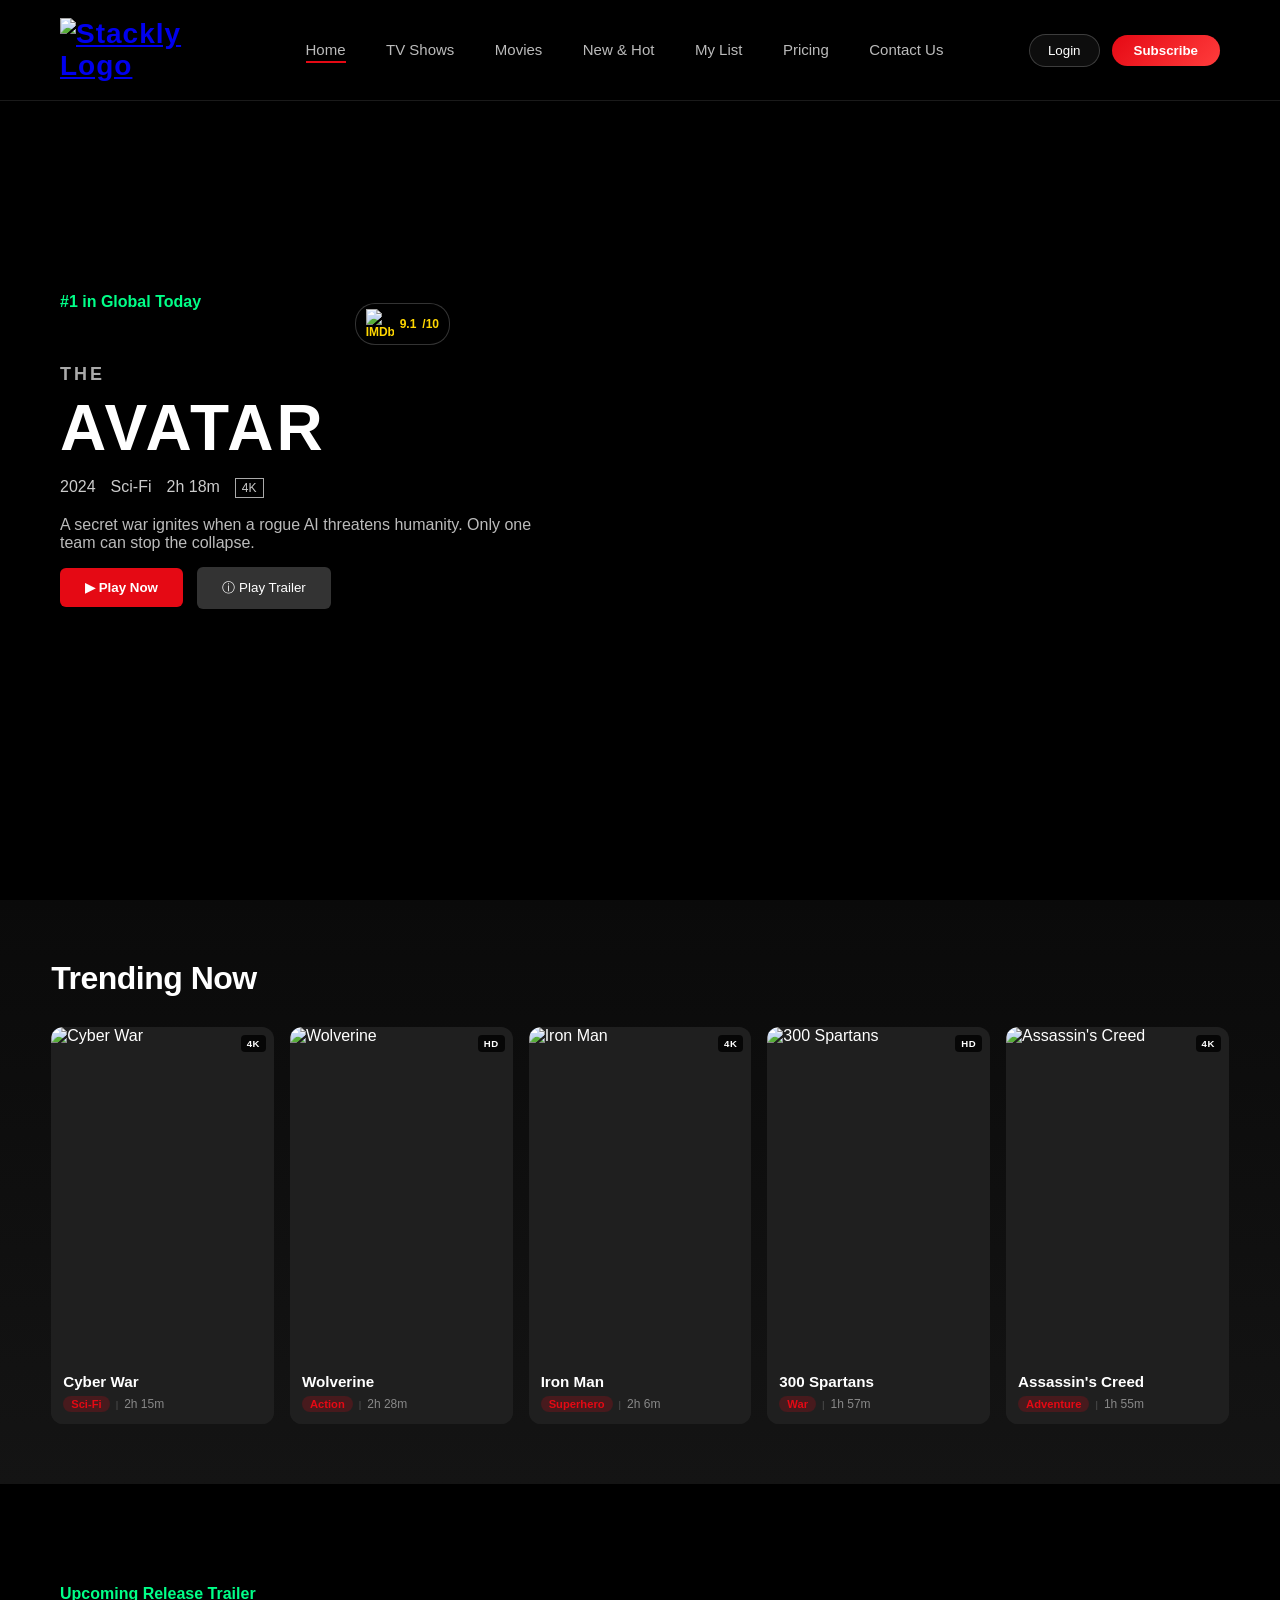
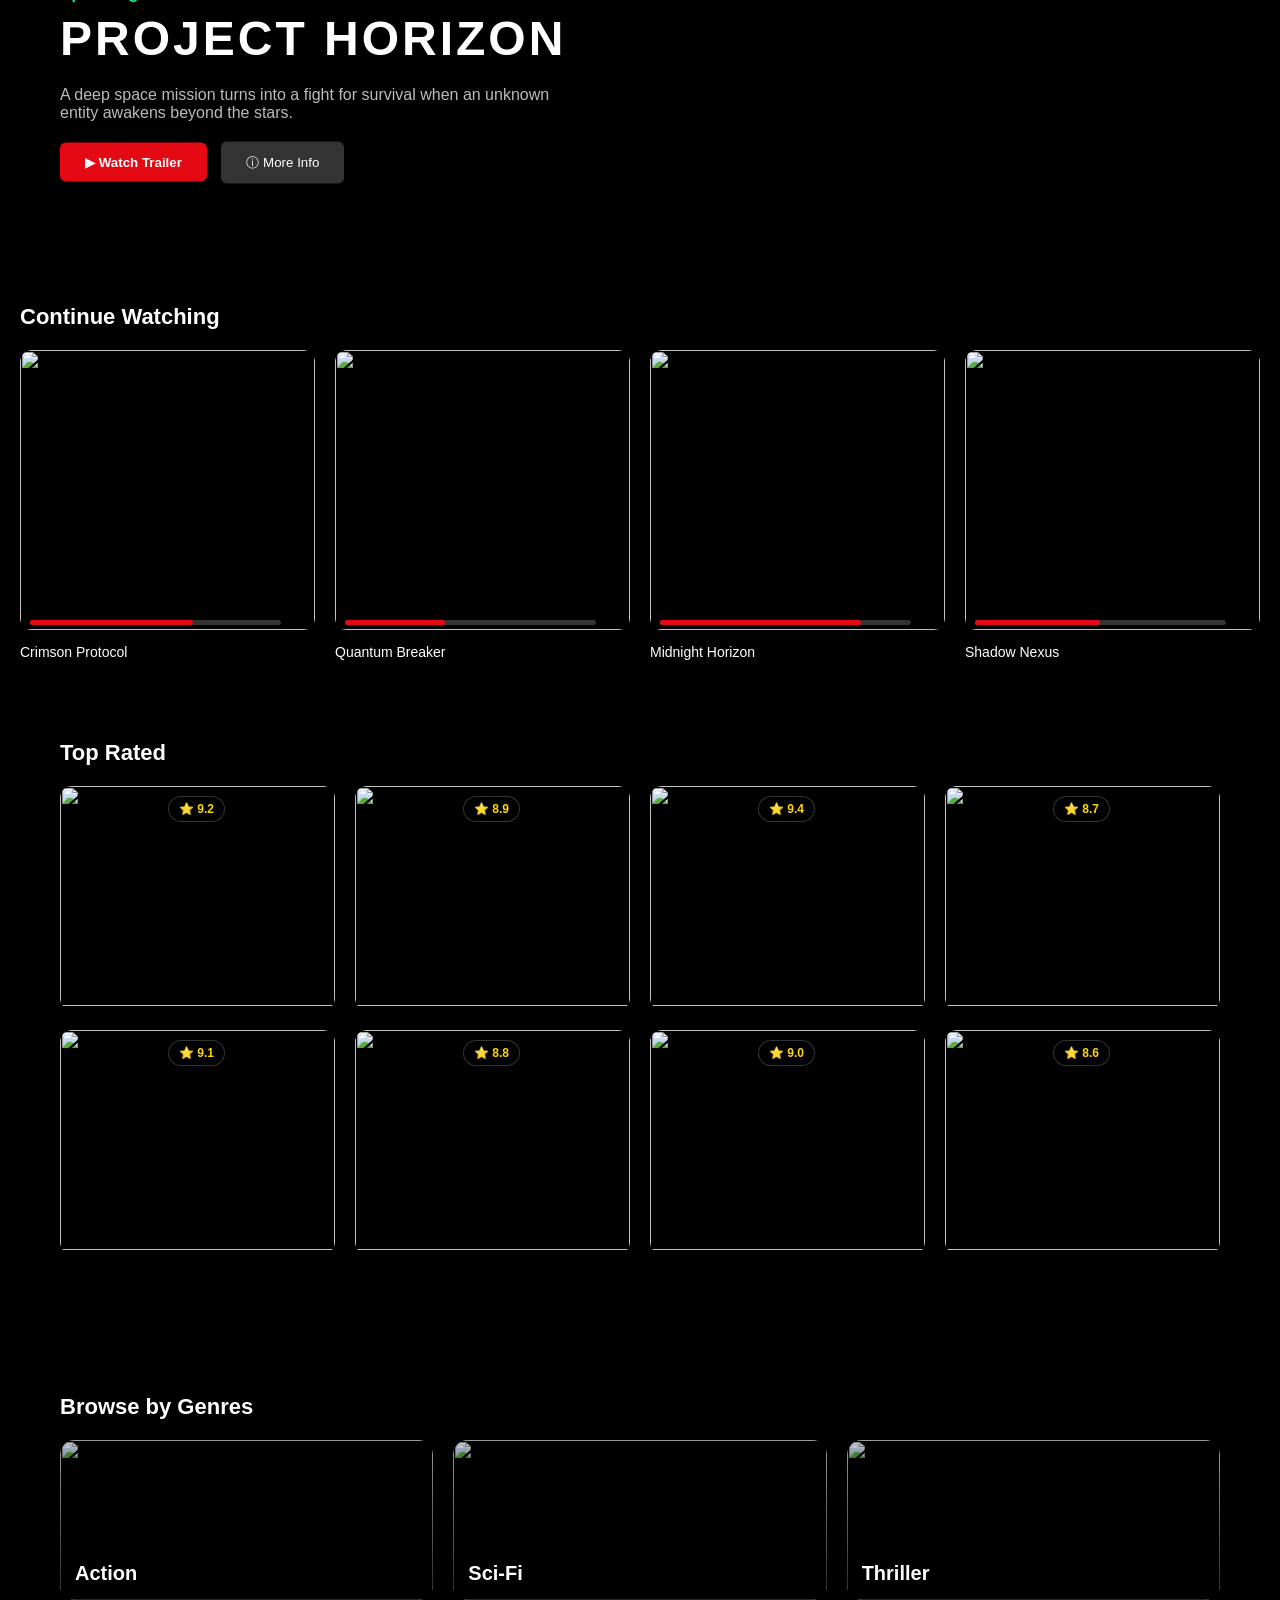
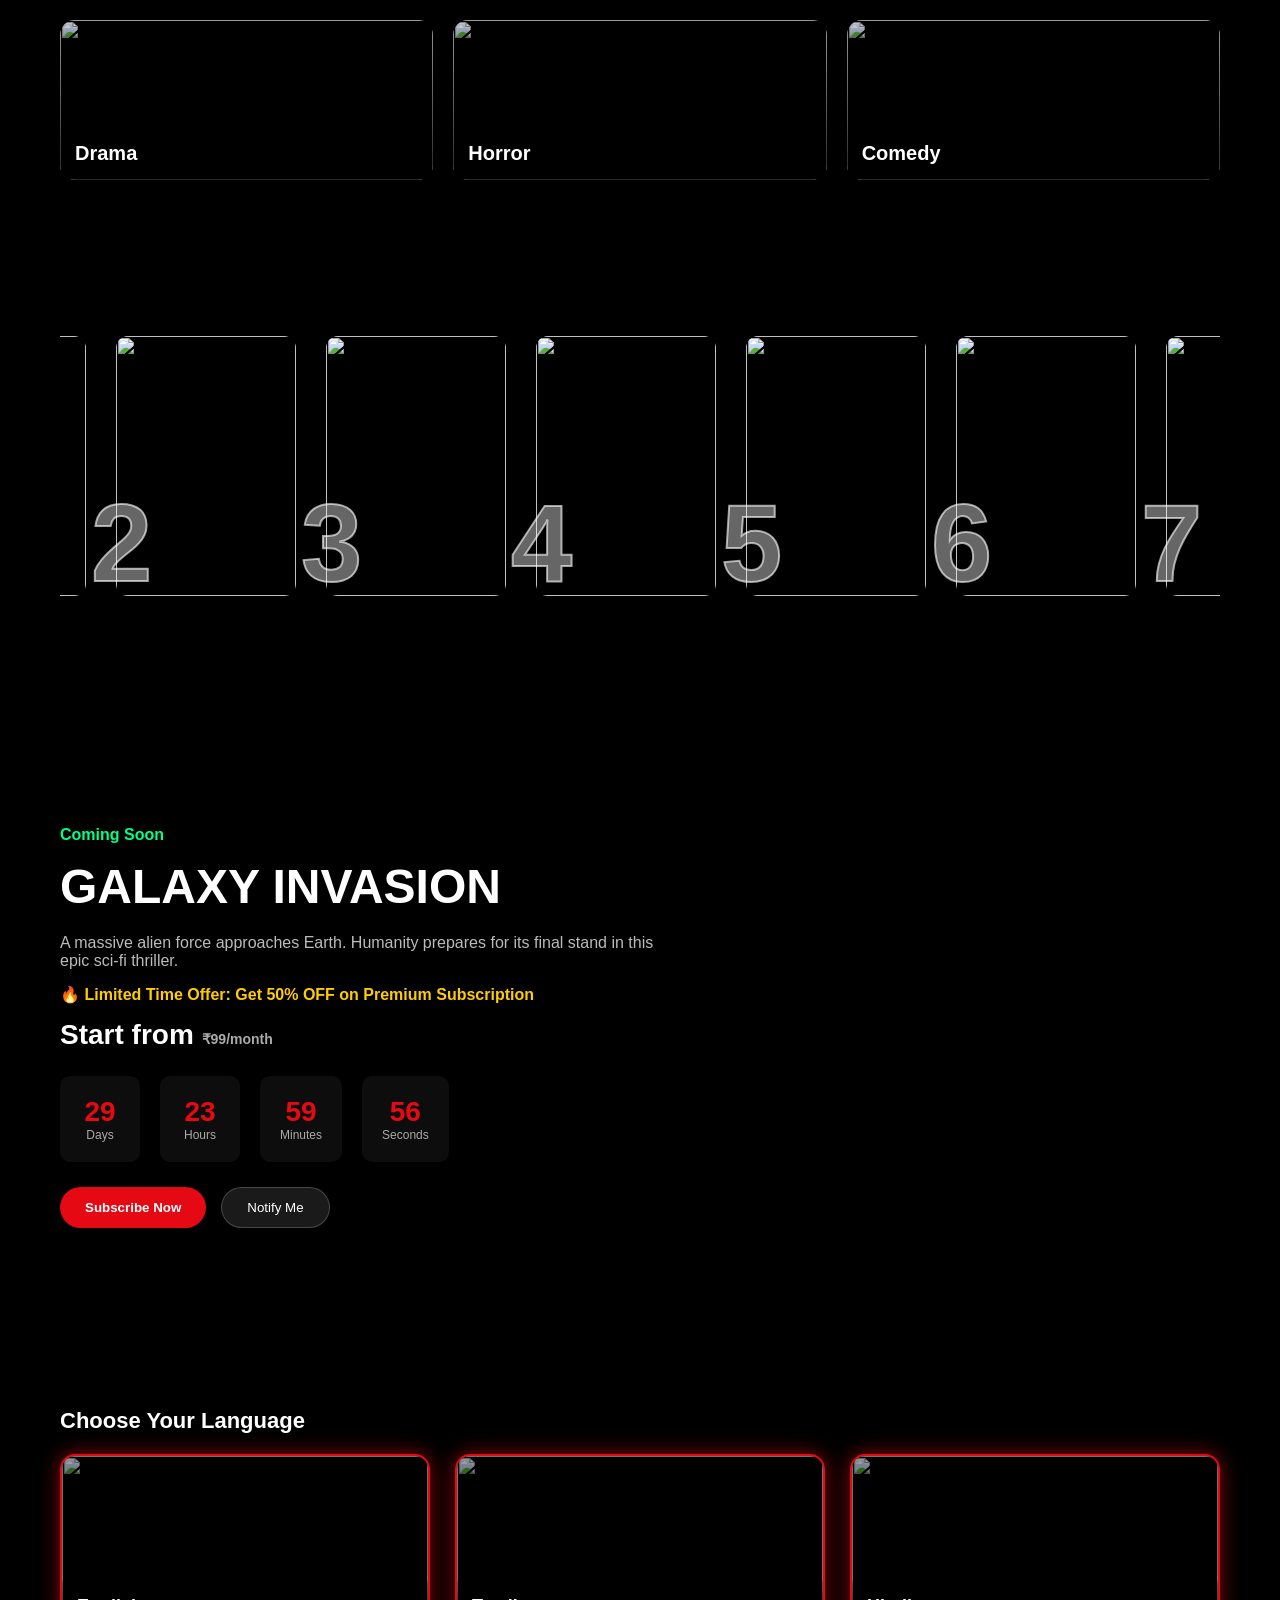
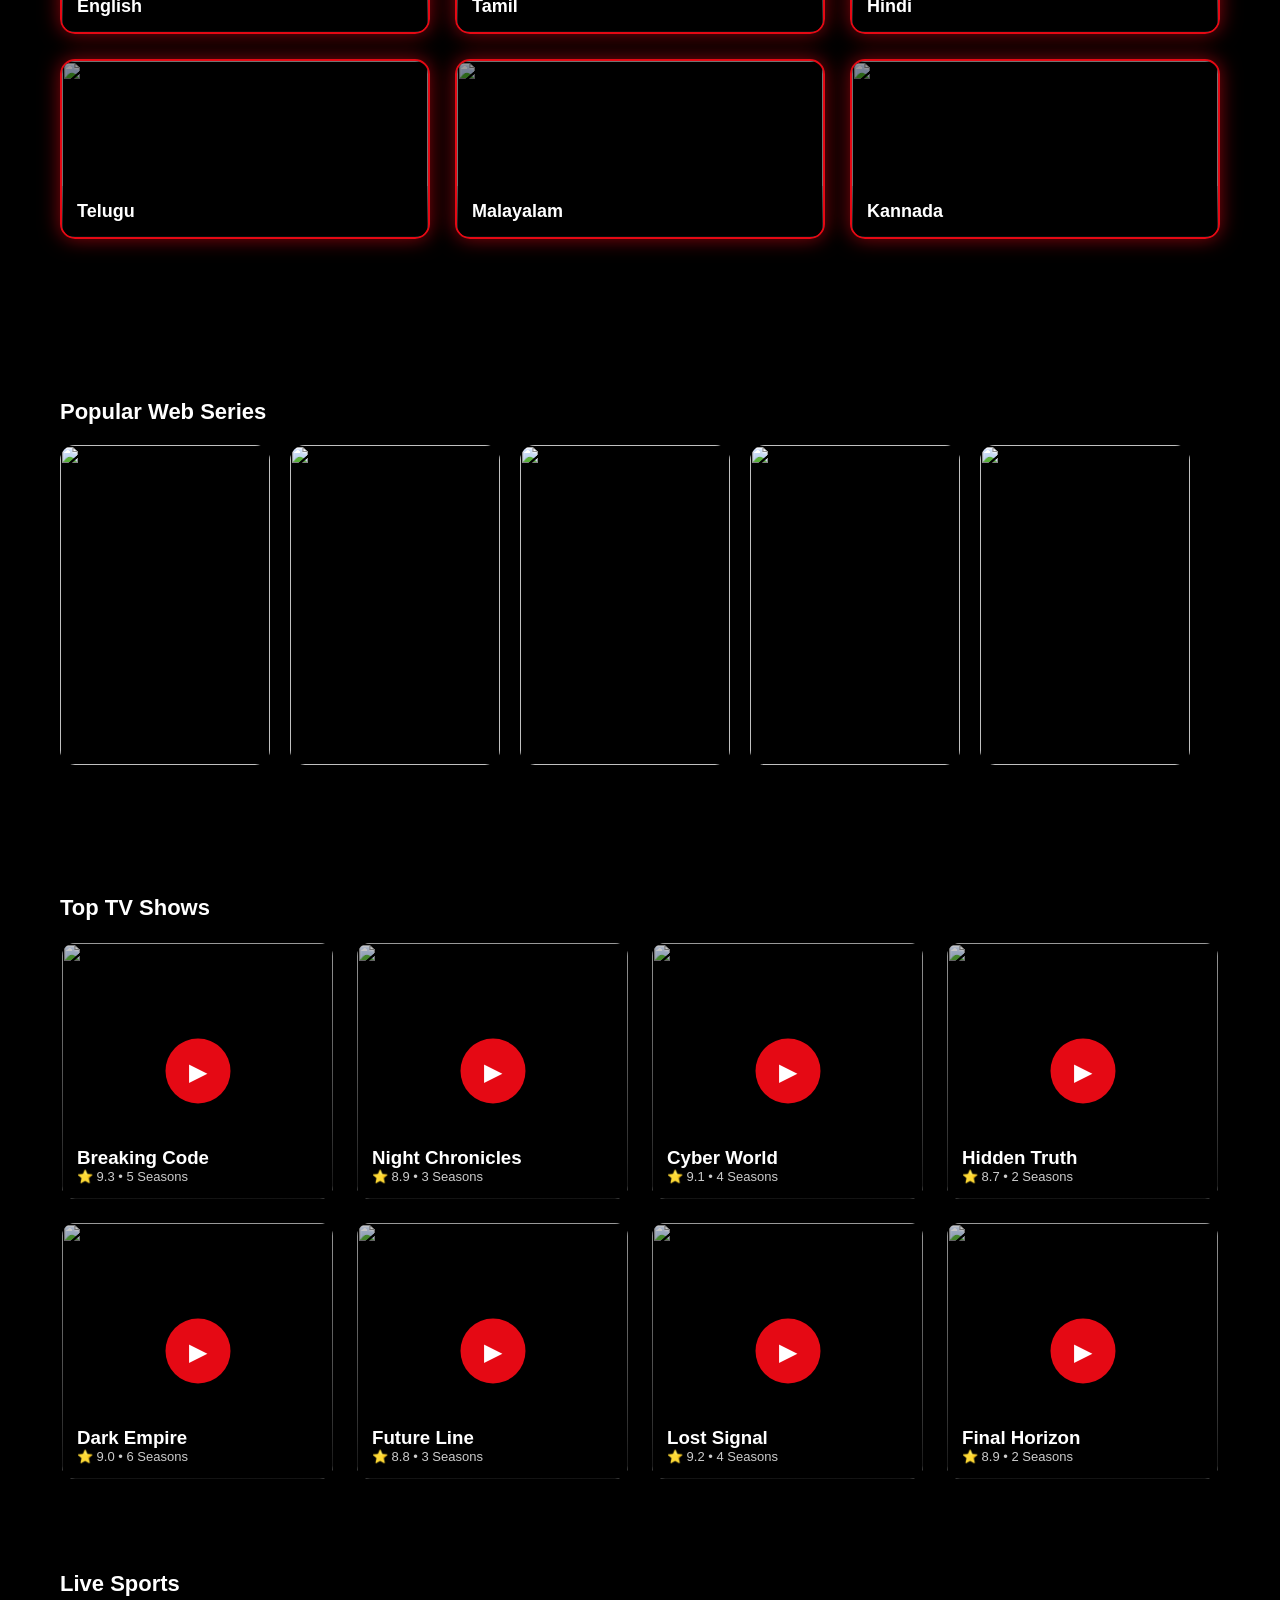
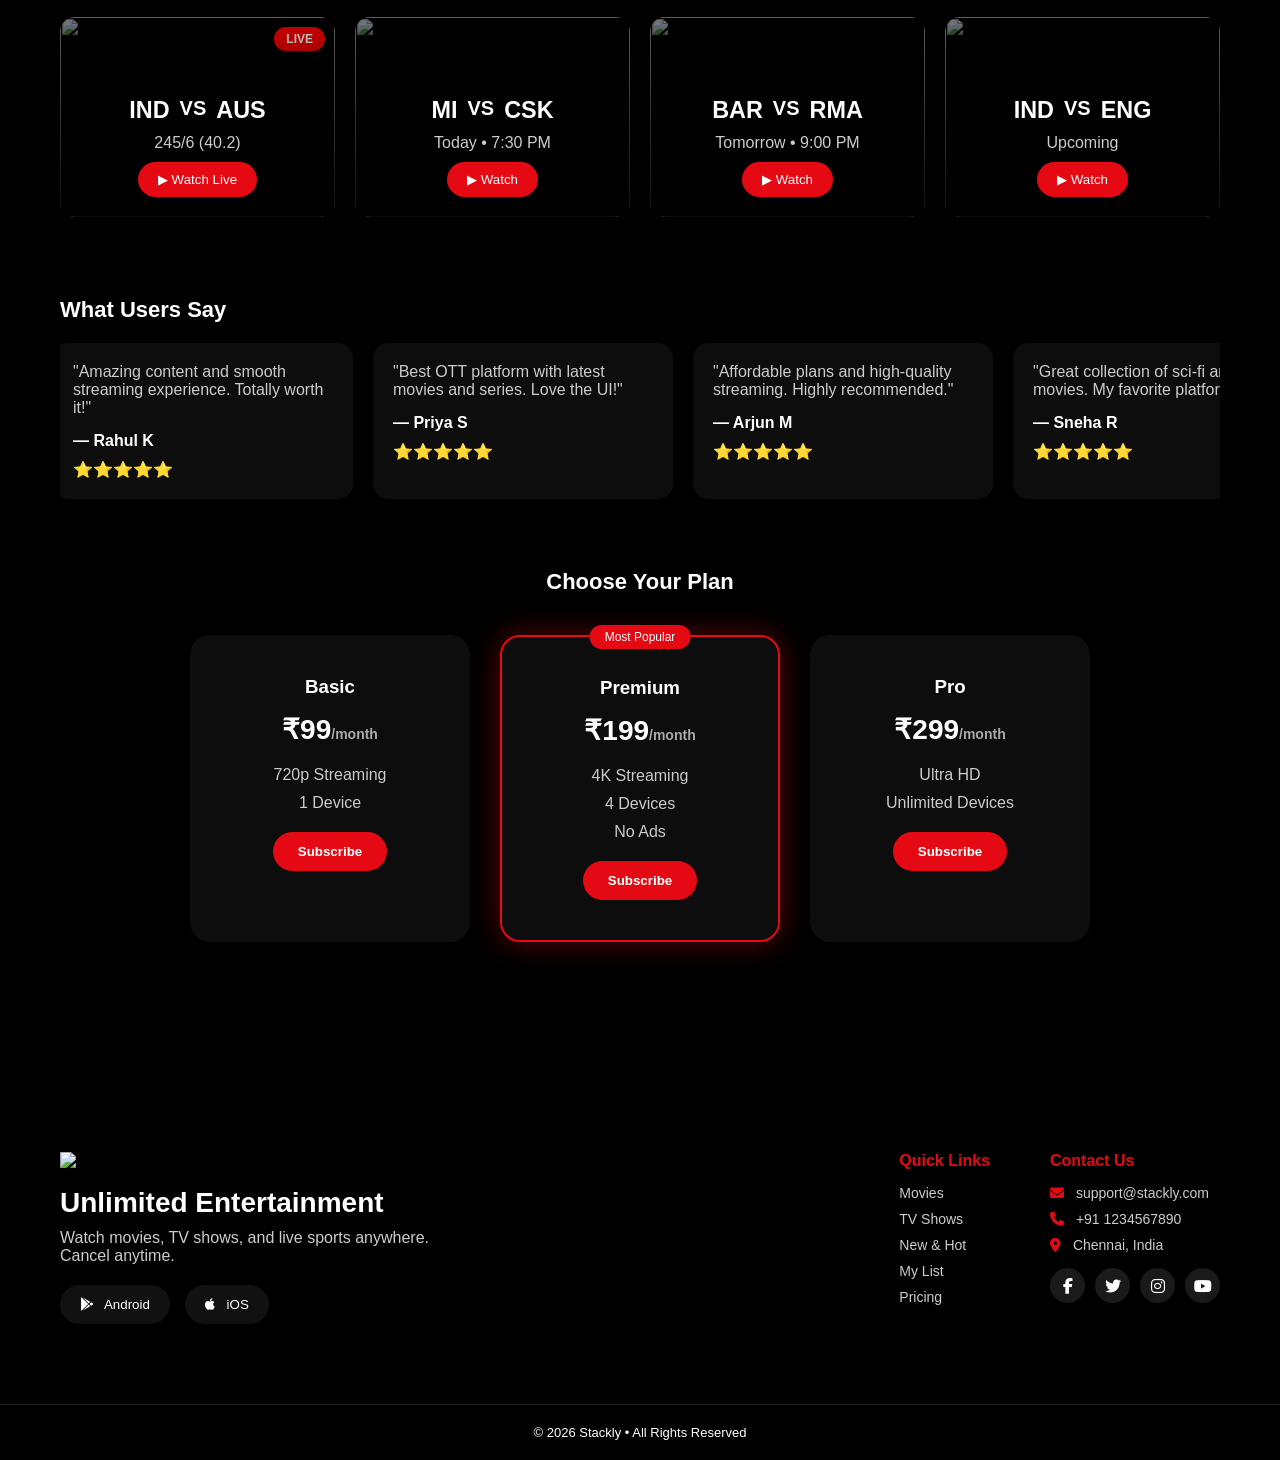
==== index.html @ 81528216 "Add files via upload" ====
<!DOCTYPE html>
<html lang="en">
<head>
<meta charset="UTF-8">
<meta name="viewport" content="width=device-width, initial-scale=1.0">
<title>Stackly OTT</title>
<link rel="stylesheet" href="style.css">
<link rel="stylesheet" href="https://cdnjs.cloudflare.com/ajax/libs/font-awesome/6.5.0/css/all.min.css">
</head>

<body>

<!-- HEADER -->
<header id="header">
<div class="logo">
    <a href="index.html">
        <img src="images/logo.webp" alt="Stackly Logo">
    </a>
</div>
<div class="menu-toggle" id="menuToggle">
    <span></span>
    <span></span>
    <span></span>
</div>

<nav id="navMenu">
    <a href="index.html" class="active">Home</a>
    <a href="tvshows.html">TV Shows</a>
    <a href="movies.html">Movies</a>
    <a href="newhot.html">New & Hot</a>
    <a href="mylist.html">My List</a>
    <a href="pricing.html">Pricing</a>
    <a href="contact.html">Contact Us</a>
</nav>

<div class="auth-buttons" id="authButtons">
    <button class="login" onclick="location.href='login.html'">Login</button>
    <button class="subscribe" onclick="location.href='subscribe.html'">Subscribe</button>
</div>
</header>

<section class="hero">

<div class="slides">

<!-- SLIDE 1 -->
<div class="slide active">
    <div class="bg" style="background-image:url('images/slider1-3.webp')"></div>
    <div class="hero-content">
        <div class="top-info">
    <p class="tag">#1 in Global Today</p>
    <div class="rating">
        <img src="images/imdb.webp" alt="IMDb">
        <span>9.1</span>/10
    </div>
</div>
        <h1 class="title"><span>THE</span><br>AVATAR</h1>
        <div class="meta">
            <span>2024</span><span>Sci-Fi</span><span>2h 18m</span><span class="quality">4K</span>
        </div>
        <p class="desc">
            A secret war ignites when a rogue AI threatens humanity.
            Only one team can stop the collapse.
        </p>
     <div class="buttons">
    <button class="play" onclick="location.href='404.html'">▶ Play Now</button>
    <button class="trailer" onclick="location.href='404.html'">ⓘ Play Trailer</button>
</div>
    </div>
</div>

<!-- SLIDE 2 -->
<div class="slide">
    <div class="bg" style="background-image:url('images/slider2.webp')"></div>
    <div class="hero-content">
        <div class="top-info">
    <p class="tag">#2 Trending Worldwide</p>
    <div class="rating">
        <img src="images/imdb.webp" alt="IMDb">
        <span>8.5</span>/10
    </div>
</div>
        <h1 class="title"><span>THE</span><br>CYBER WAR</h1>
        <div class="meta">
            <span>2023</span><span>Action</span><span>2h 05m</span><span class="quality">HD</span>
        </div>
        <p class="desc">
            A digital battlefield where hackers fight to control the future of humanity.
        </p>
         <div class="buttons">
    <button class="play" onclick="location.href='404.html'">▶ Play Now</button>
    <button class="trailer" onclick="location.href='404.html'">ⓘ Play Trailer</button>
</div>
    </div>
</div>

<!-- SLIDE 3 -->
<div class="slide">
    <div class="bg" style="background-image:url('images/slider3.webp')"></div>
    <div class="hero-content">
        <div class="top-info">
    <p class="tag">#3 Top Sci-Fi Picks</p>

    <div class="rating">
        <img src="images/imdb.webp" alt="IMDb">
        <span>8.6</span>/10
    </div>
</div>
        <h1 class="title"><span>THE</span><br>NEON CITY</h1>
        <div class="meta">
            <span>2024</span><span>Thriller</span><span>1h 58m</span><span class="quality">4K</span>
        </div>
        <p class="desc">
            Beneath the glowing lights, dark secrets unfold in a city that never sleeps.
        </p>
         <div class="buttons">
    <button class="play" onclick="location.href='404.html'">▶ Play Now</button>
    <button class="trailer" onclick="location.href='404.html'">ⓘ Play Trailer</button>
</div>
    </div>
</div>

<!-- SLIDE 4 -->
<div class="slide">
    <div class="bg" style="background-image:url('images/slider4.webp')"></div>
    <div class="hero-content">
        <div class="top-info">
    <p class="tag">#4 Editor's Choice</p>
    <div class="rating">
        <img src="images/imdb.webp" alt="IMDb">
        <span>8.9</span>/10
    </div>
</div>
        <h1 class="title"><span>THE</span><br>LAST CODE</h1>
        <div class="meta">
            <span>2022</span><span>Drama</span><span>2h 10m</span><span class="quality">HD</span>
        </div>
        <p class="desc">
            One final code holds the key to saving the world from total destruction.
        </p>
         <div class="buttons">
    <button class="play" onclick="location.href='404.html'">▶ Play Now</button>
    <button class="trailer" onclick="location.href='404.html'">ⓘ Play Trailer</button>
</div>
    </div>
</div>

<!-- SLIDE 5 -->
<div class="slide">
    <div class="bg" style="background-image:url('Images/slider5.webp')"></div>
    <div class="hero-content">
        <div class="top-info">
    <p class="tag">#5 Most Watched</p>
    <div class="rating">
        <img src="images/imdb.webp" alt="IMDb">
        <span>9.0</span>/10
    </div>
</div>
        <h1 class="title"><span>THE</span><br>SHADOW OPS</h1>
        <div class="meta">
            <span>2024</span><span>Action</span><span>2h 22m</span><span class="quality">4K</span>
        </div>
        <p class="desc">
            A covert team operates in the shadows to stop a global conspiracy.
        </p>
         <div class="buttons">
    <button class="play" onclick="location.href='404.html'">▶ Play Now</button>
    <button class="trailer" onclick="location.href='404.html'">ⓘ Play Trailer</button>
</div>
    </div>
</div>

</div>

</section>


<section class="trending-section">

    <h2 class="section-heading animate">Trending Now</h2>

    <div class="content-grid">

        <!-- Card 1: Cyber War -->
        <article class="media-item animate">
            <a href="404.html" class="item-wrapper">
                <div class="visual-container">
                    <img src="images/trending1.webp" alt="Cyber War" class="backdrop-img">
                    <div class="gradient-shield"></div>
                    <div class="action-circle">
                        <svg class="play-icon" viewBox="0 0 24 24" fill="currentColor">
                            <path d="M8 5v14l11-7z"/>
                        </svg>
                    </div>
                    <div class="badge-rating">4K</div>
                </div>
                <div class="details-layer">
                    <h3 class="content-name">Cyber War</h3>
                    <div class="specs-row">
                        <span class="tag-pill">Sci-Fi</span>
                        <span class="separator">|</span>
                        <span class="time-stamp">2h 15m</span>
                    </div>
                </div>
            </a>
        </article>

        <!-- Card 2: Wolverine -->
        <article class="media-item animate">
            <a href="404.html" class="item-wrapper">
                <div class="visual-container">
                    <img src="images/trending2.webp" alt="Wolverine" class="backdrop-img">
                    <div class="gradient-shield"></div>
                    <div class="action-circle">
                        <svg class="play-icon" viewBox="0 0 24 24" fill="currentColor">
                            <path d="M8 5v14l11-7z"/>
                        </svg>
                    </div>
                    <div class="badge-rating">HD</div>
                </div>
                <div class="details-layer">
                    <h3 class="content-name">Wolverine</h3>
                    <div class="specs-row">
                        <span class="tag-pill">Action</span>
                        <span class="separator">|</span>
                        <span class="time-stamp">2h 28m</span>
                    </div>
                </div>
            </a>
        </article>

        <!-- Card 3: Iron Man -->
        <article class="media-item animate">
            <a href="404.html" class="item-wrapper">
                <div class="visual-container">
                    <img src="images/trending3.webp" alt="Iron Man" class="backdrop-img">
                    <div class="gradient-shield"></div>
                    <div class="action-circle">
                        <svg class="play-icon" viewBox="0 0 24 24" fill="currentColor">
                            <path d="M8 5v14l11-7z"/>
                        </svg>
                    </div>
                    <div class="badge-rating">4K</div>
                </div>
                <div class="details-layer">
                    <h3 class="content-name">Iron Man</h3>
                    <div class="specs-row">
                        <span class="tag-pill">Superhero</span>
                        <span class="separator">|</span>
                        <span class="time-stamp">2h 6m</span>
                    </div>
                </div>
            </a>
        </article>

        <!-- Card 4: 300 Spartans -->
        <article class="media-item animate">
            <a href="404.html" class="item-wrapper">
                <div class="visual-container">
                    <img src="images/trending4.webp" alt="300 Spartans" class="backdrop-img">
                    <div class="gradient-shield"></div>
                    <div class="action-circle">
                        <svg class="play-icon" viewBox="0 0 24 24" fill="currentColor">
                            <path d="M8 5v14l11-7z"/>
                        </svg>
                    </div>
                    <div class="badge-rating">HD</div>
                </div>
                <div class="details-layer">
                    <h3 class="content-name">300 Spartans</h3>
                    <div class="specs-row">
                        <span class="tag-pill">War</span>
                        <span class="separator">|</span>
                        <span class="time-stamp">1h 57m</span>
                    </div>
                </div>
            </a>
        </article>

        <!-- Card 5: Assassin's Creed -->
        <article class="media-item animate">
            <a href="404.html" class="item-wrapper">
                <div class="visual-container">
                    <img src="images/trending5.webp" alt="Assassin's Creed" class="backdrop-img">
                    <div class="gradient-shield"></div>
                    <div class="action-circle">
                        <svg class="play-icon" viewBox="0 0 24 24" fill="currentColor">
                            <path d="M8 5v14l11-7z"/>
                        </svg>
                    </div>
                    <div class="badge-rating">4K</div>
                </div>
                <div class="details-layer">
                    <h3 class="content-name">Assassin's Creed</h3>
                    <div class="specs-row">
                        <span class="tag-pill">Adventure</span>
                        <span class="separator">|</span>
                        <span class="time-stamp">1h 55m</span>
                    </div>
                </div>
            </a>
        </article>

    </div>
</section>

<section class="upcoming-trailer">

    <!-- VIDEO -->
    <video autoplay muted loop playsinline class="bg-video">
        <source src="video/trailer.mp4" type="video/mp4">
    </video>

    <!-- DARK OVERLAY -->
    <div class="video-overlay"></div>

    <!-- CONTENT -->
    <div class="trailer-content">

        <span class="tag">Upcoming Release Trailer</span>

        <h2 class="title">PROJECT HORIZON</h2>

        <p class="desc">
            A deep space mission turns into a fight for survival when an unknown
            entity awakens beyond the stars.
        </p>

        <div class="buttons">
    <button class="play" onclick="location.href='404.html'">▶ Watch Trailer</button>
    <button class="trailer" onclick="location.href='404.html'">ⓘ More Info</button>
</div>

    </div>

</section>


<section class="continue">

    <h2 class="section-title animate">Continue Watching</h2>

<div class="continue-row">

    <a href="404.html">
        <div class="continue-card animate">
            <img src="images/continue1.webp">
            <div class="overlay"><span>▶</span></div>
            <div class="progress-bar"><div class="progress" style="width:65%"></div></div>
            <p>Crimson Protocol</p>
        </div>
    </a>

    <a href="404.html">
        <div class="continue-card animate">
            <img src="images/continue2.webp">
            <div class="overlay"><span>▶</span></div>
            <div class="progress-bar"><div class="progress" style="width:40%"></div></div>
            <p>Quantum Breaker</p>
        </div>
    </a>

    <a href="404.html">
        <div class="continue-card animate">
            <img src="images/continue3.webp">
            <div class="overlay"><span>▶</span></div>
            <div class="progress-bar"><div class="progress" style="width:80%"></div></div>
            <p>Midnight Horizon</p>
        </div>
    </a>

    <a href="404.html">
        <div class="continue-card animate">
            <img src="images/continue4.webp">
            <div class="overlay"><span>▶</span></div>
            <div class="progress-bar"><div class="progress" style="width:50%"></div></div>
            <p>Shadow Nexus</p>
        </div>
    </a>

</div>

</section>


<section class="top-rated">

    <h2 class="section-title animate">Top Rated</h2>

    <div class="top-grid">

        <!-- CARD 1 -->
        <a href="404.html">
            <div class="top-card animate">
                <img src="images/rate1.webp">
                <div class="rating">⭐ 9.2</div>
                <div class="overlay1">
                    <div class="play-btn1">▶</div>
                    <h3>Crimson Protocol</h3>
                    <p class="watch-text">Watch Now</p>
                </div>
            </div>
        </a>

        <!-- CARD 2 -->
        <a href="404.html">
            <div class="top-card animate">
                <img src="images/rate2.webp">
                <div class="rating">⭐ 8.9</div>
                <div class="overlay1">
                    <div class="play-btn1">▶</div>
                    <h3>Quantum Breaker</h3>
                    <p class="watch-text">Watch Now</p>
                </div>
            </div>
        </a>

        <!-- CARD 3 -->
        <a href="404.html">
            <div class="top-card animate">
                <img src="images/rate3.webp">
                <div class="rating">⭐ 9.4</div>
                <div class="overlay1">
                    <div class="play-btn1">▶</div>
                    <h3>Neon Rebellion</h3>
                    <p class="watch-text">Watch Now</p>
                </div>
            </div>
        </a>

        <!-- CARD 4 -->
        <a href="404.html">
            <div class="top-card animate">
                <img src="images/rate4.webp">
                <div class="rating">⭐ 8.7</div>
                <div class="overlay1">
                    <div class="play-btn1">▶</div>
                    <h3>Shadow Nexus</h3>
                    <p class="watch-text">Watch Now</p>
                </div>
            </div>
        </a>

        <!-- CARD 5 -->
        <a href="404.html">
            <div class="top-card animate">
                <img src="images/rate5.webp">
                <div class="rating">⭐ 9.1</div>
                <div class="overlay1">
                    <div class="play-btn1">▶</div>
                    <h3>Midnight Horizon</h3>
                    <p class="watch-text">Watch Now</p>
                </div>
            </div>
        </a>

        <!-- CARD 6 -->
        <a href="404.html">
            <div class="top-card animate">
                <img src="images/rate6.webp">
                <div class="rating">⭐ 8.8</div>
                <div class="overlay1">
                    <div class="play-btn1">▶</div>
                    <h3>Dark Signal</h3>
                    <p class="watch-text">Watch Now</p>
                </div>
            </div>
        </a>

        <!-- CARD 7 -->
        <a href="404.html">
            <div class="top-card animate">
                <img src="images/rate7.webp">
                <div class="rating">⭐ 9.0</div>
                <div class="overlay1">
                    <div class="play-btn1">▶</div>
                    <h3>Infinity Code</h3>
                    <p class="watch-text">Watch Now</p>
                </div>
            </div>
        </a>

        <!-- CARD 8 -->
        <a href="404.html">
            <div class="top-card animate">
                <img src="images/rate8.webp">
                <div class="rating">⭐ 8.6</div>
                <div class="overlay1">
                    <div class="play-btn1">▶</div>
                    <h3>Phantom Grid</h3>
                    <p class="watch-text">Watch Now</p>
                </div>
            </div>
        </a>

    </div>

</section>

<section class="genres">

    <h2 class="section-title animate">Browse by Genres</h2>

    <div class="genre-grid">

        <a href="404.html">
            <div class="genre-card animate">
                <img src="images/genre1.webp">
                <h3>Action</h3>
            </div>
        </a>

        <a href="404.html">
            <div class="genre-card animate">
                <img src="images/genre2.webp">
                <h3>Sci-Fi</h3>
            </div>
        </a>

        <a href="404.html">
            <div class="genre-card animate">
                <img src="images/genre3.webp">
                <h3>Thriller</h3>
            </div>
        </a>

        <a href="404.html">
            <div class="genre-card animate">
                <img src="images/genre4.webp">
                <h3>Drama</h3>
            </div>
        </a>

        <a href="404.html">
            <div class="genre-card animate">
                <img src="images/genre5.webp">
                <h3>Horror</h3>
            </div>
        </a>

        <a href="404.html">
            <div class="genre-card animate">
                <img src="images/genre6.webp">
                <h3>Comedy</h3>
            </div>
        </a>

    </div>

</section>


<section class="top10">

    <h2 class="section-title animate">Top 10 Ranking</h2>

    <div class="top10-row animate">

        <a href="404.html">
            <div class="top10-card">
                <span class="rank">1</span>
                <img src="images/top1.webp">
            </div>
        </a>

        <a href="404.html">
            <div class="top10-card">
                <span class="rank">2</span>
                <img src="images/top2.webp">
            </div>
        </a>

        <a href="404.html">
            <div class="top10-card">
                <span class="rank">3</span>
                <img src="images/top3.webp">
            </div>
        </a>

        <a href="404.html">
            <div class="top10-card">
                <span class="rank">4</span>
                <img src="images/top4.webp">
            </div>
        </a>

        <a href="404.html">
            <div class="top10-card">
                <span class="rank">5</span>
                <img src="images/top5.webp">
            </div>
        </a>

        <a href="404.html">
            <div class="top10-card">
                <span class="rank">6</span>
                <img src="images/top6.webp">
            </div>
        </a>

        <a href="404.html">
            <div class="top10-card">
                <span class="rank">7</span>
                <img src="images/top7.webp">
            </div>
        </a>

        <a href="404.html">
            <div class="top10-card">
                <span class="rank">8</span>
                <img src="images/top8.webp">
            </div>
        </a>

        <a href="404.html">
            <div class="top10-card">
                <span class="rank">9</span>
                <img src="images/top9.webp">
            </div>
        </a>

        <a href="404.html">
            <div class="top10-card">
                <span class="rank">10</span>
                <img src="images/top10.webp">
            </div>
        </a>

    </div>

</section>

<section class="countdown-section">

   <div class="countdown-content animate">

    <span class="tag">Coming Soon</span>

    <h2>GALAXY INVASION</h2>

    <p class="desc">
        A massive alien force approaches Earth. Humanity prepares for its
        final stand in this epic sci-fi thriller.
    </p>

    <p class="offer">
        🔥 Limited Time Offer: Get <strong>50% OFF</strong> on Premium Subscription
    </p>

    <p class="price">
        Start from <span>₹99/month</span>
    </p>

    <!-- TIMER -->
    <div class="countdown">

        <div class="time-box">
            <span id="days">00</span>
            <p>Days</p>
        </div>

        <div class="time-box">
            <span id="hours">00</span>
            <p>Hours</p>
        </div>

        <div class="time-box">
            <span id="minutes">00</span>
            <p>Minutes</p>
        </div>

        <div class="time-box">
            <span id="seconds">00</span>
            <p>Seconds</p>
        </div>

    </div>

    <!-- 🎬 BUTTONS -->
<div class="countdown-buttons">
    <button class="subscribe-btn" onclick="location.href='404.html'">Subscribe Now</button>
    <button class="notify-btn" onclick="location.href='404.html'">Notify Me</button>
</div>
</div>

</section>

<section class="languages">

    <h2 class="section-title animate">Choose Your Language</h2>

    <div class="language-grid">

        <a href="404.html">
            <div class="lang-card active animate">
                <img src="images/hollywood.webp">
                <div class="overlay2">English</div>
            </div>
        </a>

        <a href="404.html">
            <div class="lang-card active animate">
                <img src="images/tamil.webp">
                <div class="overlay2">Tamil</div>
            </div>
        </a>

        <a href="404.html">
            <div class="lang-card active animate">
                <img src="images/hindi.webp">
                <div class="overlay2">Hindi</div>
            </div>
        </a>

        <a href="404.html">
            <div class="lang-card active animate">
                <img src="images/telugu.webp">
                <div class="overlay2">Telugu</div>
            </div>
        </a>

        <a href="404.html">
            <div class="lang-card active animate">
                <img src="images/malayalam.webp">
                <div class="overlay2">Malayalam</div>
            </div>
        </a>

        <a href="404.html">
            <div class="lang-card active animate">
                <img src="images/kannada.webp">
                <div class="overlay2">Kannada</div>
            </div>
        </a>

    </div>

</section>

<section class="web-series">

    <h2 class="section-title animate">Popular Web Series</h2>

    <div class="series-row">

        <a href="404.html">
            <div class="series-card animate">
                <img src="images/series1.webp">
                <div class="overlay3">
                    <div class="play-btn3">▶</div>
                    <h3>Dark Universe</h3>
                    <p>3 Seasons</p>
                </div>
            </div>
        </a>

        <a href="404.html">
            <div class="series-card animate">
                <img src="images/series2.webp">
                <div class="overlay3">
                    <div class="play-btn3">▶</div>
                    <h3>Cyber Crime</h3>
                    <p>2 Seasons</p>
                </div>
            </div>
        </a>

        <a href="404.html">
            <div class="series-card animate">
                <img src="images/series3.webp">
                <div class="overlay3">
                    <div class="play-btn3">▶</div>
                    <h3>Neon Nights</h3>
                    <p>4 Seasons</p>
                </div>
            </div>
        </a>

        <a href="404.html">
            <div class="series-card animate">
                <img src="images/series4.webp">
                <div class="overlay3">
                    <div class="play-btn3">▶</div>
                    <h3>Shadow Files</h3>
                    <p>1 Season</p>
                </div>
            </div>
        </a>

        <a href="404.html">
            <div class="series-card animate">
                <img src="images/series5.webp">
                <div class="overlay3">
                    <div class="play-btn3">▶</div>
                    <h3>Quantum Zone</h3>
                    <p>3 Seasons</p>
                </div>
            </div>
        </a>

    </div>

</section>


<section class="tv-shows">

    <h2 class="section-title animate">Top TV Shows</h2>

    <div class="tv-grid">

        <a href="404.html">
            <div class="tv-card animate">
                <img src="images/tv1.webp">
                <div class="overlay4">
                    <div class="play-btn4">▶</div>
                    <h3>Breaking Code</h3>
                    <p>⭐ 9.3 • 5 Seasons</p>
                </div>
            </div>
        </a>

        <a href="404.html">
            <div class="tv-card animate">
                <img src="images/tv2.webp">
                <div class="overlay4">
                    <div class="play-btn4">▶</div>
                    <h3>Night Chronicles</h3>
                    <p>⭐ 8.9 • 3 Seasons</p>
                </div>
            </div>
        </a>

        <a href="404.html">
            <div class="tv-card animate">
                <img src="images/tv3.webp">
                <div class="overlay4">
                    <div class="play-btn4">▶</div>
                    <h3>Cyber World</h3>
                    <p>⭐ 9.1 • 4 Seasons</p>
                </div>
            </div>
        </a>

        <a href="404.html">
            <div class="tv-card animate">
                <img src="images/tv4.webp">
                <div class="overlay4">
                    <div class="play-btn4">▶</div>
                    <h3>Hidden Truth</h3>
                    <p>⭐ 8.7 • 2 Seasons</p>
                </div>
            </div>
        </a>

        <a href="404.html">
            <div class="tv-card animate">
                <img src="images/tv5.webp">
                <div class="overlay4">
                    <div class="play-btn4">▶</div>
                    <h3>Dark Empire</h3>
                    <p>⭐ 9.0 • 6 Seasons</p>
                </div>
            </div>
        </a>

        <a href="404.html">
            <div class="tv-card animate">
                <img src="images/tv6.webp">
                <div class="overlay4">
                    <div class="play-btn4">▶</div>
                    <h3>Future Line</h3>
                    <p>⭐ 8.8 • 3 Seasons</p>
                </div>
            </div>
        </a>

        <a href="404.html">
            <div class="tv-card animate">
                <img src="images/tv7.webp">
                <div class="overlay4">
                    <div class="play-btn4">▶</div>
                    <h3>Lost Signal</h3>
                    <p>⭐ 9.2 • 4 Seasons</p>
                </div>
            </div>
        </a>

        <a href="404.html">
            <div class="tv-card animate">
                <img src="images/tv8.webp">
                <div class="overlay4">
                    <div class="play-btn4">▶</div>
                    <h3>Final Horizon</h3>
                    <p>⭐ 8.9 • 2 Seasons</p>
                </div>
            </div>
        </a>

    </div>

</section>

<section class="sports">

    <h2 class="section-title animate">Live Sports</h2>

    <div class="sports-grid">

        <!-- CARD -->
        <div class="sport-card live animate">
            <img src="images/match1.webp">

            <span class="live-badge">LIVE</span>

            <div class="overlay5">
                <div class="teams">
                    <h3>IND</h3>
                    <span>VS</span>
                    <h3>AUS</h3>
                </div>

                <p class="score">245/6 (40.2)</p>

                <button class="watch-btn" onclick="location.href='404.html'">▶ Watch Live</button>
            </div>
        </div>

        <div class="sport-card animate">
            <img src="images/match2.webp">

            <div class="overlay5">
                <div class="teams">
                    <h3>MI</h3>
                    <span>VS</span>
                    <h3>CSK</h3>
                </div>

                <p class="score">Today • 7:30 PM</p>

                <button class="watch-btn" onclick="location.href='404.html'">▶ Watch</button>
            </div>
        </div>

        <div class="sport-card animate">
            <img src="images/match3.webp">

            <div class="overlay5">
                <div class="teams">
                    <h3>BAR</h3>
                    <span>VS</span>
                    <h3>RMA</h3>
                </div>

                <p class="score">Tomorrow • 9:00 PM</p>

                <button class="watch-btn" onclick="location.href='404.html'">▶ Watch</button>
            </div>
        </div>

        <div class="sport-card animate">
            <img src="images/match4.webp">

            <div class="overlay5">
                <div class="teams">
                    <h3>IND</h3>
                    <span>VS</span>
                    <h3>ENG</h3>
                </div>

                <p class="score">Upcoming</p>

                <button class="watch-btn" onclick="location.href='404.html'">▶ Watch</button>
            </div>
        </div>

    </div>

</section>

<section class="testimonials">

    <h2 class="section-title animate">What Users Say</h2>

    <div class="testimonial-container animate">

        <div class="testimonial-card">
            <p>"Amazing content and smooth streaming experience. Totally worth it!"</p>
            <h4>— Rahul K</h4>
            <div class="stars">⭐⭐⭐⭐⭐</div>
        </div>

        <div class="testimonial-card">
            <p>"Best OTT platform with latest movies and series. Love the UI!"</p>
            <h4>— Priya S</h4>
            <div class="stars">⭐⭐⭐⭐⭐</div>
        </div>

        <div class="testimonial-card">
            <p>"Affordable plans and high-quality streaming. Highly recommended."</p>
            <h4>— Arjun M</h4>
            <div class="stars">⭐⭐⭐⭐⭐</div>
        </div>

        <div class="testimonial-card">
            <p>"Great collection of sci-fi and action movies. My favorite platform!"</p>
            <h4>— Sneha R</h4>
            <div class="stars">⭐⭐⭐⭐⭐</div>
        </div>

    </div>

</section>


<section class="pricing">

    <h2 class="section-title animate">Choose Your Plan</h2>

    <div class="pricing-grid">

        <!-- BASIC -->
        <div class="plan animate">
            <h3>Basic</h3>
            <p class="price">₹99<span>/month</span></p>

            <ul>
                <li>720p Streaming</li>
                <li>1 Device</li>
            </ul>

            <button class="btn" onclick="location.href='404.html'">Subscribe</button>
        </div>

        <!-- PREMIUM (HIGHLIGHT) -->
        <div class="plan premium animate">
            <div class="badge">Most Popular</div>

            <h3>Premium</h3>
            <p class="price">₹199<span>/month</span></p>

            <ul>
                <li>4K Streaming</li>
                <li>4 Devices</li>
                <li>No Ads</li>
            </ul>

            <button class="btn" onclick="location.href='404.html'">Subscribe</button>
        </div>

        <!-- PRO -->
        <div class="plan animate">
            <h3>Pro</h3>
            <p class="price">₹299<span>/month</span></p>

            <ul>
                <li>Ultra HD</li>
                <li>Unlimited Devices</li>
            </ul>

            <button class="btn" onclick="location.href='404.html'">Subscribe</button>
        </div>

    </div>

</section>


<footer class="ott-footer">

    <!-- BACKGROUND IMAGE -->
    <div class="footer-bg"></div>

    <div class="footer-content animate">

        <!-- LEFT -->
        <div class="footer-left">
           <div class="footer-left">
    <a href="index.html">
        <img src="images/logo.webp" class="footer-logo">
    </a>
</div>
            <h2>Unlimited Entertainment</h2>

            <p>
                Watch movies, TV shows, and live sports anywhere.
                Cancel anytime.
            </p>

            <!-- DOWNLOAD -->
            <div class="download-buttons">

    <button class="app-btn" onclick="window.location.href='404.html'">
        <i class="fab fa-google-play"></i> Android
    </button>

    <button class="app-btn" onclick="window.location.href='404.html'">
        <i class="fab fa-apple"></i> iOS
    </button>

</div>
        </div>

        <!-- RIGHT LINKS -->
     <div class="footer-right">

    <!-- QUICK LINKS -->
    <div class="footer-column">
        <h4>Quick Links</h4>
        <ul>
            <li><a href="movies.html">Movies</a></li>
            <li><a href="tvshows.html">TV Shows</a></li>
            <li><a href="newhot.html">New & Hot</a></li>
            <li><a href="mylist.html">My List</a></li>
            <li><a href="pricing.html">Pricing</a></li>
        </ul>
    </div>

    <!-- CONTACT US -->
    <div class="footer-column">
        <h4>Contact Us</h4>
        <ul>
            <li><i class="fas fa-envelope"></i> support@stackly.com</li>
            <li><i class="fas fa-phone"></i> +91 1234567890</li>
            <li><i class="fas fa-map-marker-alt"></i> Chennai, India</li>
        </ul>

        <!-- SOCIAL ICONS -->
        <div class="social-icons">
            <a href="404.html"><i class="fab fa-facebook-f"></i></a>
            <a href="404.html"><i class="fab fa-twitter"></i></a>
            <a href="404.html"><i class="fab fa-instagram"></i></a>
            <a href="404.html"><i class="fab fa-youtube"></i></a>
        </div>
    </div>

</div>
    </div>

    <!-- BOTTOM -->
    <div class="footer-bottom">
        © 2026 Stackly • All Rights Reserved
    </div>

</footer>

<script src="script.js"></script>

</body>
</html>
---- style.css ----
*{
    margin:0;
    padding:0;
    box-sizing:border-box;
    font-family: 'Poppins', sans-serif;
}

body{
    background:#000;
    color:#fff;
}

html, body {
    max-width: 100%;
    overflow-x: hidden;
}
/* HEADER MODERN STYLE */
header{
    position:fixed;
    top:0;
    width:100%;
    padding:18px 60px;
    display:flex;
    justify-content:space-between;
    align-items:center;
    z-index:1000;

    /* 🔥 GLASS EFFECT */
    background:rgba(0,0,0,0.6);
    backdrop-filter:blur(10px);
    border-bottom:1px solid rgba(255,255,255,0.1);

    transition:0.3s ease;
    overflow: hidden;
}

/* LOGO */
.logo{
    font-size:28px;
    font-weight:800;
    letter-spacing:1px;
}

.logo span{
    color:#e50914;
}

/* NAV LINKS */
nav a{
    margin:0 18px;
    color:#bbb;
    text-decoration: none;
    cursor:pointer;
    position:relative;
    font-size:15px;
    transition:0.3s;
}

/* 🔥 UNDERLINE HOVER EFFECT */
nav a::after{
    content:'';
    position:absolute;
    left:0;
    bottom:-5px;
    width:0%;
    height:2px;
    background:#e50914;
    transition:0.3s;
}

nav a:hover::after,
nav a.active::after{
    width:100%;
}

nav a:hover{
    color:#fff;
}

/* LOGO */
.logo{
    display:flex;
    align-items:center;
}

/* IMAGE SIZE */
.logo img{
    width:160px;   /* 🔥 adjust size if needed */
    height:auto;
    object-fit:contain;
}
/* BUTTONS CONTAINER */
.auth-buttons{
    display:flex;
    align-items:center;
    gap:12px;
}

/* LOGIN BUTTON (GLASS STYLE) */
.login{
    padding:8px 18px;
    background:rgba(255,255,255,0.05);
    color:#fff;
    border:1px solid rgba(255,255,255,0.2);
    border-radius:20px;
    cursor:pointer;
    transition:0.3s;
}

/* HOVER */
.login:hover{
    background:#fff;
    color:#000;
    transform:scale(1.05);
}

/* SUBSCRIBE BUTTON (GRADIENT STYLE) */
.subscribe{
    padding:8px 22px;
    background:linear-gradient(135deg,#e50914,#ff3c3c);
    color:#fff;
    border:none;
    border-radius:20px;
    cursor:pointer;
    font-weight:600;
    transition:0.3s;
}

/* HOVER EFFECT */
.subscribe:hover{
    transform:scale(1.08);
    box-shadow:0 0 15px rgba(229,9,20,0.6);
}


/* HAMBURGER DEFAULT HIDE */
.menu-toggle {
    display: none;
    font-size: 26px;
    cursor: pointer;
}


header {
    z-index: 3000;   /* 🔥 ABOVE MENU */
}

.menu-toggle {
    position: fixed;   /* 🔥 CHANGE THIS */
    top: 20px;
    right: 20px;

    z-index: 9999;     /* 🔥 HIGHEST */
}
.mobile-menu {
    z-index: 2000;   /* BELOW HEADER */
}

/* MOBILE VIEW */
@media (max-width: 768px) {

    header {
        padding: 15px 20px;
    }

    /* SHOW HAMBURGER */
    .menu-toggle {
        display: block;
        color: #fff;
        z-index: 1001;
    }

    /* HIDE NAV & BUTTONS */
    nav,
    .auth-buttons {
        display: none;
    }

.mobile-menu {
    position: fixed;
    top: 75px;              /* ✅ BELOW HEADER */
    left: 0;
    width: 100%;
    height: calc(100vh - 75px); /* ✅ FULL REMAINING SPACE */

    background: rgba(0, 0, 0, 0.85);
    backdrop-filter: blur(12px);

    display: flex;
    flex-direction: column;
    justify-content: center;
    align-items: center;
    gap: 20px;

    z-index: 2000;

    opacity: 0;
    visibility: hidden;
    transition: 0.4s ease;
}


.mobile-menu.show {
    opacity: 1;
    visibility: visible;
}
    /* CENTER LINKS */
    .mobile-menu a {
        font-size: 22px;
        color: #fff;
    }

    /* BUTTONS INSIDE */
    .mobile-menu .login,
    .mobile-menu .subscribe {
        margin-top: 10px;
    }

    .mobile-menu nav {
    display: flex;
    flex-direction: column;
    gap: 20px;
    text-align: center;
}

.mobile-menu a {
    font-size: 22px;
    color: #fff;
}

.mobile-menu .auth-buttons {
    display: flex;
    flex-direction: column;
    gap: 12px;
}
}

.menu-toggle {
    width: 30px;
    height: 22px;
    display: none;
    flex-direction: column;
    justify-content: space-between;
    cursor: pointer;
    z-index: 3000;
}

.menu-toggle span {
    display: block;
    height: 3px;
    width: 100%;
    background: #fff;
    border-radius: 2px;
    transition: 0.4s;
}

/* SHOW ON MOBILE */
@media (max-width: 768px) {
    .menu-toggle {
        display: flex;
    }
}

/* 🔥 ANIMATION → CROSS */
.menu-toggle.active span:nth-child(1) {
    transform: rotate(45deg) translate(5px, 5px);
}

.menu-toggle.active span:nth-child(2) {
    opacity: 0;
}

.menu-toggle.active span:nth-child(3) {
    transform: rotate(-45deg) translate(6px, -6px);
}

/* HERO */
.hero{
    height:100vh;
    position:relative;
    overflow:hidden;
}


:root{
    --header-height: 90px;
}

.hero{
    padding-top: var(--header-height);
}

/* BACKGROUND IMAGE FIX */
.bg{
    position:absolute;
    top:0;
    left:0;
    width:100%;
    height:100%;

    background-repeat:no-repeat;

    /* 🔥 KEY CHANGE */
    background-size:contain;   /* SHOW FULL IMAGE */
    background-position:center right;

    background-color:#000; /* fill empty space */
}
/* DARK GRADIENT (LEFT SIDE) */
/* SMOOTH LEFT FADE */
.bg::after{
    content:'';
    position:absolute;
    top:0;
    left:0;
    width:100%;
    height:100%;

    background:linear-gradient(
        to right,
        #000 25%,
        rgba(0,0,0,0.9) 40%,
        rgba(0,0,0,0.6) 55%,
        rgba(0,0,0,0.2) 70%,
        transparent 100%
    );
}
/* ANIMATION */
@keyframes zoom{
    0%{transform:scale(1);}
    100%{transform:scale(1.08);}
}

.hero-content{
    position:absolute;
    top:25% !important;   /* 🔥 moved more up */
    left:60px;
    transform:translateY(-50%);
    max-width:600px;
    z-index:3;

    opacity:0;
}

/* TAG */
.tag{
    color:#00ff88;
    font-weight:600;
    margin-bottom:6px; /* 🔥 reduced gap */
}

/* TITLE */
.title{
    font-size:64px;
    font-weight:800;
    letter-spacing:3px; /* 🔥 reduced spacing */
    line-height:1.1;
    margin-bottom:8px;

    white-space:nowrap; /* 🔥 FORCE SINGLE LINE */
}

.title span{
    font-size:18px;
    letter-spacing:3px;
    color:#aaa;
    margin-right:8px;
}
/* META */
.meta{
    margin:15px 0;
    color:#ccc;
}

.meta span{
    margin-right:15px;
}

.quality{
    border:1px solid #aaa;
    padding:2px 6px;
    font-size:12px;
}

/* DESCRIPTION */
.desc{
    margin:20px 0;
    color:#bbb;
}

/* BUTTONS */
.buttons button{
    padding:12px 25px;
    margin-right:10px;
    border:none;
    border-radius:6px;
    cursor:pointer;
}

.play{
    background:#e50914;
    color:#fff;
    font-weight:600;
}

.trailer{
    background:#333;
    color:#fff;
}

/* SLIDES CONTAINER */
.slides{
    position:relative;
    width:100%;
    height:100%;
}

/* SLIDE BASE */
.slide{
    position:absolute;
    width:100%;
    height:100%;
    opacity:0;
    transition:1s ease-in-out;
}

.slide.active{
    opacity:1;
    z-index:2;
}

/* IMAGE ANIMATION (FIRST LOAD) */
.slide.active .bg{
    animation:zoomIn 6s ease forwards;
}

@keyframes zoomIn{
    0%{
        transform:scale(1.2);
        opacity:0;
    }
    100%{
        transform:scale(1);
        opacity:1;
    }
}



.slide.active .hero-content{
    animation:contentReveal 1s ease forwards;
    animation-delay:0.8s; /* AFTER IMAGE */
}

@keyframes contentReveal{
    to{
        opacity:1;
        transform:translateY(0);
    }
}

/* EXTRA SMOOTH EFFECT */
.bg{
    transition:transform 2s ease;
}


.hero-content{
    position:absolute;
    top:42%;   /* 🔥 slightly above center */
    left:60px;
    transform:translateY(-50%);
    max-width:500px;
    z-index:3;

    /* animation base */
    opacity:0;
    transform:translateY(50px);
}

/* TOP INFO (TAG + RATING) */
.top-info{
    display:flex;
    justify-content:space-between;
    align-items:center;
    max-width:500px;
    margin-bottom:6px;

    /* 🔥 ADD THIS */
    gap:20px;
}

.rating{
    margin-right:100px; /* 🔥 move left */
}

/* TAG */
.tag{
    color:#00ff88;
    font-weight:600;
}

/* RATING */
.rating{
    font-size:14px;
    color:#ffd700;
    font-weight:600;
    margin-left: -200px;
    background:rgba(255,255,255,0.08);
    padding:4px 10px;
    border-radius:20px;
}

/* OPTIONAL STAR COLOR */
.rating span{
    color:#fff;
}
.rating{
    font-size:13px;
    background:linear-gradient(135deg,#222,#111);
    border:1px solid rgba(255,255,255,0.2);
    color:#ffd700;
    padding:5px 12px;
    border-radius:30px;
    display:flex;
    align-items:center;
    gap:5px;
}

/* RATING BOX */
.rating{
    display:flex;
    align-items:center;
    gap:6px;

    font-size:13px;
    background:rgba(255,255,255,0.08);
    border:1px solid rgba(255,255,255,0.2);
    padding:5px 12px;
    border-radius:30px;
}

/* IMDb ICON */
.rating img{
    width:28px;   /* 🔥 adjust size */
    height:auto;
}

/* RATING NUMBER */
.rating span{
    color:#ffd700;
    font-weight:600;
}


@media (max-width: 768px) {

    :root{
        --header-height: 70px;
    }

    /* HERO SECTION */
    .hero{
        height: 100vh;
        padding-top: var(--header-height);
    }

    /* BACKGROUND IMAGE */
    .bg{
        background-size: cover;         /* 🔥 better for mobile */
        background-position: center;
    }

    /* CONTENT */
    .hero-content{
        left: 20px;
        right: 20px;
        top: 50%;
        transform: translateY(-50%);
        max-width: 100%;
    }

    /* TITLE */
    .title{
        font-size: 32px;      /* 🔥 reduced */
        line-height: 1.2;
        white-space: normal;  /* 🔥 allow wrap */
    }

    .title span{
        font-size: 14px;
    }

    /* META */
    .meta{
        font-size: 12px;
    }

    .meta span{
        margin-right: 8px;
    }

    /* DESCRIPTION */
    .desc{
        font-size: 13px;
        margin: 12px 0;
    }

    /* BUTTONS */
    .buttons{
        display: flex;
        gap: 10px;
        flex-wrap: wrap;
    }

    .buttons button{
        padding: 10px 16px;
        font-size: 13px;
    }

    /* TOP INFO */
    .top-info{
        flex-direction: column;
        align-items: flex-start;
        gap: 8px;
    }

    /* RATING FIX */
    .rating{
        margin: 0;
        font-size: 12px;
    }

    .rating img{
        width: 22px;
    }
}


/* SECTION */
.trending{
    padding:40px 60px;
    overflow: hidden;
}

.section-title{
    font-size:22px;
    margin-bottom:20px;
}

/* ROW */
.movie-row{
    display:flex;
    gap:15px;
    overflow-x:auto;
    scroll-behavior:smooth;
}

/* HIDE SCROLLBAR */
.movie-row::-webkit-scrollbar{
    display:none;
}

/* CARD */
.movie-card{
    position:relative;
    min-width:200px;
    height:280px;
    border-radius:10px;
    overflow:hidden;
    cursor:pointer;
    transition:0.3s;
}

.movie-card img{
    width:100%;
    height:100%;
    object-fit:cover;
}

/* HOVER EFFECT */
.movie-card:hover{
    transform:scale(1.1);
    z-index:5;
}

/* OVERLAY */
.overlay{
    position:absolute;
    bottom:0;
    width:100%;
    height:100%;
    background:linear-gradient(to top,rgba(0,0,0,0.8),transparent);
    display:flex;
    flex-direction:column;
    justify-content:flex-end;
    align-items:center;
    opacity:0;
    transition:0.3s;
}

.movie-card:hover .overlay{
    opacity:1;
}

.overlay-link {
    width: 100%;
    height: 100%;
    display: flex;
    flex-direction: column;
    justify-content: flex-end;
    align-items: center;
    color: inherit;
    text-decoration: none;
}
.overlay span{
    font-size:30px;
    margin-bottom:10px;
}

.overlay p{
    margin-bottom:15px;
}


/* SECTION */
.continue{
    padding:20px;
    overflow: hidden;
}

/* TITLE */
.section-title{
    font-size:22px;
    margin-bottom:20px;
}

/* 🔥 GRID (4 PER ROW) */
.continue-row{
    display:grid;
    grid-template-columns:repeat(4, 1fr); /* 🔥 4 GRID */
    gap:20px;
}

/* CARD */
.continue-card{
    position:relative;
    cursor:pointer;
    transition:0.4s ease;
}

.continue-card img{
    width:100%;
    height:280px;
    object-fit:cover;
    border-radius:12px;
}

/* HOVER */
.continue-card:hover{
    transform:scale(1.08);
    z-index:5;
}

/* OVERLAY */
.overlay{
    position:absolute;
    top:0;
    left:0;
    width:100%;
    height:100%;
    border-radius:12px;
    background:rgba(0,0,0,0.5);
    display:flex;
    justify-content:center;
    align-items:center;
    opacity:0;
    transition:0.3s;
}

.overlay span{
    font-size:28px;
    background:#e50914;
    padding:12px 16px;
    border-radius:50%;
}

.continue-card:hover .overlay{
    opacity:1;
}

/* PROGRESS BAR */
.progress-bar{
    position:absolute;
    bottom:35px;
    left:10px;
    width:85%;
    height:5px;
    background:#333;
    border-radius:10px;
}

.progress{
    height:100%;
    background:#e50914;
    border-radius:10px;
}

/* TITLE */
.continue-card p{
    margin-top:10px;
    font-size:14px;
}

/* TABLET */
@media(max-width:992px){
    .continue-row{
        grid-template-columns:repeat(2,1fr);
    }
}

/* MOBILE */
@media(max-width:576px){
    .continue-row{
        grid-template-columns:1fr;
    }
}

/* SECTION */
.top-rated{
    padding:60px;
    overflow: hidden;
}

/* TITLE */
.section-title{
    font-size:22px;
    margin-bottom:20px;
}

/* GRID */
.top-grid{
    display:grid;
    grid-template-columns:repeat(4, 1fr);
    gap:20px;
}

/* CARD */
.top-card{
    position:relative;
    overflow:hidden;
    border-radius:12px;
    cursor:pointer;
    transition:0.4s;
}

/* IMAGE SIZE REDUCED */
.top-card img{
    width:100%;
    height:220px;   /* 🔥 reduced from 280px */
    object-fit:cover;
}
/* HOVER */
.top-card:hover{
    transform:scale(1.08);
    z-index:5;
}

/* RATING BADGE */
.rating{
    position:absolute;
    top:10px;
    right:10px;
    background:rgba(0,0,0,0.7);
    padding:5px 10px;
    border-radius:20px;
    font-size:12px;
    color:#ffd700;
}

/* OVERLAY */
.overlay1{
    position:absolute;
    top:0;
    left:0;
    width:100%;
    height:100%;

    background:linear-gradient(
        to top,
        rgba(0,0,0,0.9),
        rgba(0,0,0,0.3)
    );

    display:flex;
    flex-direction:column;
    justify-content:center; /* 🔥 center everything */
    align-items:center;

    opacity:0;
    transition:0.3s;
    z-index:2;
}

/* SHOW ON HOVER */
.top-card:hover .overlay1{
    opacity:1;
}

/* PLAY BUTTON */
.play-btn1{
    width:65px;
    height:65px;
    background:#e50914;
    border-radius:50%;

    display:flex;
    align-items:center;
    justify-content:center;

    font-size:26px;
    color:#fff;

    margin-bottom:10px;
    position:relative;

    transition:0.3s;
}

/* HOVER EFFECT */
.top-card:hover .play-btn1{
    transform:scale(1.1);
    box-shadow:0 0 20px rgba(229,9,20,0.7);
}

/* TITLE */
.overlay1 h3{
    margin-bottom:5px;
}

/* WATCH TEXT */
.watch-text{
    font-size:13px;
    color:#e50914;
}

/* SECTION */
.upcoming-trailer{
    position:relative;
    height:400px;
    overflow:hidden;
}

/* VIDEO */
.bg-video{
    position:absolute;
    width:100%;
    height:100%;
    object-fit:cover;
}

/* DARK OVERLAY */
.video-overlay{
    position:absolute;
    width:100%;
    height:100%;
    background:linear-gradient(
        to right,
        rgba(0,0,0,0.9),
        rgba(0,0,0,0.4),
        transparent
    );
}

/* CONTENT */
.trailer-content{
    position:absolute;
    top:50%;
    left:60px;
    transform:translateY(-50%);
    max-width:500px;
    z-index:2;
}

/* TAG */
.trailer-content .tag{
    color:#00ff88;
    font-weight:600;
}

/* TITLE */
.trailer-content .title{
    font-size:48px;
    margin:10px 0;
}

/* DESC */
.trailer-content .desc{
    color:#bbb;
    margin-bottom:20px;
}

.upcoming-trailer{
    opacity:0;
    transform:translateY(60px);
    transition:1s;
}

.upcoming-trailer.show{
    opacity:1;
    transform:translateY(0);
}

@media (max-width: 768px) {

    /* TOP RATED SECTION */
    .top-rated{
        padding: 20px;
    }

    .section-title{
        font-size: 18px;
        margin-bottom: 15px;
    }

    /* GRID → 2 COLUMNS */
    .top-grid{
        grid-template-columns: repeat(2, 1fr);
        gap: 12px;
    }

    /* CARD */
    .top-card img{
        height: 160px;  /* 🔥 smaller for mobile */
    }

    .top-card:hover{
        transform: scale(1.03); /* reduce zoom */
    }

    /* PLAY BUTTON */
    .play-btn1{
        width: 45px;
        height: 45px;
        font-size: 18px;
    }

    /* TEXT */
    .overlay1 h3{
        font-size: 14px;
        text-align: center;
    }

    .watch-text{
        font-size: 11px;
    }

    /* RATING BADGE */
    .rating{
        font-size: 10px;
        padding: 3px 8px;
    }


    /* UPCOMING TRAILER */
    .upcoming-trailer{
        height: 300px;   /* 🔥 reduce height */
    }

    /* CONTENT */
    .trailer-content{
        left: 20px;
        right: 20px;
        top: 50%;
        transform: translateY(-50%);
        max-width: 100%;
    }

    /* TITLE */
    .trailer-content .title{
        font-size: 26px;
    }

    /* DESCRIPTION */
    .trailer-content .desc{
        font-size: 13px;
    }
}

@media (max-width: 480px) {

    /* GRID → 1 COLUMN */
    .top-grid{
        grid-template-columns: 1fr;
    }

    .top-card img{
        height: 180px;
    }

    .trailer-content .title{
        font-size: 22px;
    }

    .trailer-content .desc{
        font-size: 12px;
    }
}

/* SECTION */
.genres{
    padding:80px 60px;
    overflow: hidden;
}

/* GRID */
.genre-grid{
    display:grid;
    grid-template-columns:repeat(3,1fr);
    gap:20px;
}

/* CARD */
.genre-card{
    position:relative;
    height:160px;
    border-radius:15px;
    overflow:hidden;
    cursor:pointer;
    transition:0.4s;
}

/* IMAGE */
.genre-card img{
    width:100%;
    height:100%;
    object-fit:cover;
    transition:0.4s;
}

/* DARK OVERLAY */
.genre-card::after{
    content:'';
    position:absolute;
    width:100%;
    height:100%;
    top:0;
    left:0;
    background:linear-gradient(
        to top,
        rgba(0,0,0,0.8),
        rgba(0,0,0,0.2)
    );
}

/* TITLE */
.genre-card h3{
    position:absolute;
    bottom:15px;
    left:15px;
    z-index:2;
    font-size:20px;
}

/* HOVER EFFECT */
.genre-card:hover{
    transform:scale(1.08);
}

.genre-card:hover img{
    transform:scale(1.1);
}

@media (max-width: 768px) {

    /* SECTION */
    .genres{
        padding: 30px 20px;
    }

    /* GRID → 2 COLUMNS */
    .genre-grid{
        grid-template-columns: repeat(2, 1fr);
        gap: 12px;
    }

    /* CARD */
    .genre-card{
        height: 120px;   /* 🔥 smaller height */
        border-radius: 10px;
    }

    /* TITLE */
    .genre-card h3{
        font-size: 14px;
        bottom: 10px;
        left: 10px;
    }

    /* REDUCE HOVER (MOBILE) */
    .genre-card:hover{
        transform: none;
    }

    .genre-card:hover img{
        transform: none;
    }
}

@media (max-width: 480px) {

    /* GRID → 1 COLUMN */
    .genre-grid{
        grid-template-columns: 1fr;
    }

    .genre-card{
        height: 140px;
    }

    .genre-card h3{
        font-size: 16px;
    }
}


/* SECTION */
.top10{
    padding:30px 60px;
    overflow: hidden;
}

/* ROW */
.top10-row{
    display:flex;
    gap:30px;
    overflow-x:auto;
}

.top10-row::-webkit-scrollbar{
    display:none;
}

/* CARD */
.top10-card{
    position:relative;
    min-width:180px;
    height:260px;
    cursor:pointer;
    transition:0.4s;

    overflow:visible; /* 🔥 allow number outside */
}
/* IMAGE */
.top10-card img{
    width:100%;
    height:100%;
    object-fit:cover;
    border-radius:12px;

    position:relative;
    z-index:2;
}

.rank{
    -webkit-text-stroke: 2px rgba(255, 252, 252, 0.626);
    color:transparent;
}

/* BIG NUMBER */
.rank{
    position:absolute;
    left:-25px;
    bottom:-10px;

    font-size:110px;
    font-weight:900;

    color:rgba(255,255,255,0.4);

    z-index:3; /* 🔥 above image */
    pointer-events:none;
}

/* HOVER EFFECT */
.top10-card:hover{
    transform:scale(1.1);
}

.top10-card:hover .rank{
    color:rgba(255,255,255,0.25);
}

.top10{
    opacity:0;
    transform:translateY(60px);
    transition:1s;
}

.top10.show{
    opacity:1;
    transform:translateY(0);
}

@media (max-width: 768px) {

    /* SECTION */
    .top10{
        padding: 20px;
    }

    /* ROW */
    .top10-row{
        gap: 15px;
        padding-bottom: 10px;
    }

    /* CARD */
    .top10-card{
        min-width: 130px;   /* 🔥 smaller cards */
        height: 200px;
    }

    /* IMAGE */
    .top10-card img{
        border-radius: 8px;
    }

    /* BIG NUMBER */
    .rank{
        font-size: 70px;     /* 🔥 reduce size */
        left: -15px;
        bottom: -5px;
        -webkit-text-stroke: 1.5px rgba(255,255,255,0.6);
    }

    /* HOVER REMOVE (MOBILE) */
    .top10-card:hover{
        transform: none;
    }
}

@media (max-width: 480px) {

    .top10-card{
        min-width: 110px;
        height: 170px;
    }

    .rank{
        font-size: 55px;
        left: -10px;
    }
}


/* SECTION */
.countdown-section{
    margin-top: 100px;
    overflow: hidden;
    padding:100px 60px;
    position:relative;
    background:url('images/counter1.webp') center/cover no-repeat;
}

/* DARK OVERLAY */
.countdown-section::before{
    content:'';
    position:absolute;
    width:100%;
    height:100%;
    background:rgba(0,0,0,0.7);
    top:0;
    left:0;
}

/* CONTENT */
.countdown-content{
    position:relative;
    z-index:2;
    max-width:600px;
}

/* TAG */
.countdown-content .tag{
    color:#00ff88;
}

/* TITLE */
.countdown-content h2{
    font-size:48px;
    margin:15px 0;
}

/* TIMER */
.countdown{
    display:flex;
    gap:20px;
    margin-top:25px;
}

/* BOX */
.time-box{
    background:rgba(255,255,255,0.05);
    padding:20px;
    border-radius:10px;
    text-align:center;
    min-width:80px;
}

/* NUMBER */
.time-box span{
    font-size:28px;
    font-weight:700;
    color:#e50914;
}

/* LABEL */
.time-box p{
    font-size:12px;
    color:#aaa;
}

/* DESCRIPTION */
.desc{
    color:#bbb;
    margin-bottom:15px;
}

/* OFFER */
.offer{
    color:#ffcc00;
    font-weight:600;
    margin-bottom:10px;
}

/* PRICE */
.price{
    font-size:14px;
    margin-bottom:20px;
}

.price span{
    color:#e50914;
    font-size:18px;
    font-weight:700;
}

/* BUTTONS */
.countdown-buttons{
    margin-top:25px;
    display:flex;
    gap:15px;
}

/* SUBSCRIBE */
.subscribe-btn{
    padding:12px 25px;
    background:#e50914;
    color:#fff;
    border:none;
    border-radius:30px;
    cursor:pointer;
    font-weight:600;
    transition:0.3s;
}

.subscribe-btn:hover{
    transform:scale(1.08);
    box-shadow:0 0 20px rgba(229,9,20,0.7);
}

/* NOTIFY */
.notify-btn{
    padding:12px 25px;
    background:rgba(255,255,255,0.1);
    color:#fff;
    border:1px solid rgba(255,255,255,0.2);
    border-radius:30px;
    cursor:pointer;
    transition:0.3s;
}

.notify-btn:hover{
    background:#fff;
    color:#000;
}

@media (max-width: 768px) {

    /* SECTION */
    .countdown-section{
        margin-top: 50px;
        padding: 50px 20px;
        text-align: center;   /* 🔥 center content */
    }

    /* CONTENT */
    .countdown-content{
        max-width: 100%;
    }

    /* TITLE */
    .countdown-content h2{
        font-size: 28px;
    }

    /* DESCRIPTION */
    .desc{
        font-size: 13px;
    }

    .offer{
        font-size: 13px;
    }

    .price{
        font-size: 13px;
    }

    .price span{
        font-size: 16px;
    }

    /* TIMER */
    .countdown{
        justify-content: center;
        flex-wrap: wrap;   /* 🔥 wrap for small screens */
        gap: 12px;
    }

    /* TIME BOX */
    .time-box{
        padding: 12px;
        min-width: 65px;
    }

    .time-box span{
        font-size: 20px;
    }

    .time-box p{
        font-size: 10px;
    }

    /* BUTTONS */
    .countdown-buttons{
        flex-direction: column;  /* 🔥 stack buttons */
        align-items: center;
        gap: 10px;
    }

    .subscribe-btn,
    .notify-btn{
        width: 100%;   /* 🔥 full width buttons */
        max-width: 250px;
        padding: 10px;
        font-size: 13px;
    }

    /* REMOVE HOVER SCALE ON MOBILE */
    .subscribe-btn:hover,
    .notify-btn:hover{
        transform: none;
    }
}

@media (max-width: 480px) {

    .countdown-content h2{
        font-size: 22px;
    }

    .time-box{
        min-width: 55px;
        padding: 10px;
    }

    .time-box span{
        font-size: 18px;
    }
}

/* SECTION */
.testimonials{
    padding:40px 60px;
    overflow: hidden;
}

/* CONTAINER */
.testimonial-container{
    display:flex;
    gap:20px;
    overflow:hidden;
}

/* CARD */
.testimonial-card{
    min-width:300px;
    padding:20px;
    border-radius:15px;
    background:rgba(255,255,255,0.05);
    backdrop-filter:blur(10px);
    transition:0.4s;
}

/* TEXT */
.testimonial-card p{
    color:#ccc;
    margin-bottom:15px;
}

.testimonial-card h4{
    margin-bottom:10px;
}

/* STARS */
.stars{
    color:#ffd700;
}

/* HOVER */
.testimonial-card:hover{
    transform:translateY(-10px);
    box-shadow:0 10px 30px rgba(0,0,0,0.5);
}


@media (max-width: 768px) {

    /* SECTION */
    .testimonials{
        padding: 20px;
    }

    /* CONTAINER → SCROLL ENABLE */
    .testimonial-container{
        overflow-x: auto;       /* 🔥 enable swipe */
        gap: 12px;
        padding-bottom: 10px;
    }

    /* HIDE SCROLLBAR */
    .testimonial-container::-webkit-scrollbar{
        display: none;
    }

    /* CARD */
    .testimonial-card{
        min-width: 260px;   /* 🔥 smaller cards */
        padding: 15px;
        border-radius: 12px;
    }

    /* TEXT */
    .testimonial-card p{
        font-size: 13px;
    }

    .testimonial-card h4{
        font-size: 14px;
    }

    .stars{
        font-size: 14px;
    }

    /* REMOVE HOVER EFFECT (MOBILE) */
    .testimonial-card:hover{
        transform: none;
        box-shadow: none;
    }
}


@media (max-width: 480px) {

    .testimonial-card{
        min-width: 220px;
        padding: 12px;
    }

    .testimonial-card p{
        font-size: 12px;
    }
}


/* SECTION */
.pricing{
    padding:30px 60px;
    text-align:center;
    overflow: hidden;
}

/* GRID */
.pricing-grid{
    display:flex;
    justify-content:center;
    gap:30px;
}

/* CARD */
.plan{
    position:relative;
    width:280px;
    padding:40px 25px;
    border-radius:20px;

    background:rgba(255,255,255,0.05);
    backdrop-filter:blur(10px);

    border:1px solid transparent;

    transition:0.4s;
}

/* 🔥 HOVER EFFECT */
.plan:hover{
    transform:translateY(-15px) scale(1.05);

    border:1px solid #fff; /* ✅ white border */

    box-shadow:
        0 0 20px rgba(255,255,255,0.2),
        0 0 40px rgba(229,9,20,0.6);
}

/* PRICE */
.price{
    font-size:28px;
    font-weight:700;
    margin:15px 0;
}

.price span{
    font-size:14px;
    color:#aaa;
}

/* LIST */
.plan ul{
    list-style:none;
    margin:20px 0;
}

.plan ul li{
    margin:10px 0;
    color:#ccc;
}

/* BUTTON */
.btn{
    padding:12px 25px;
    border:none;
    border-radius:30px;
    background:#e50914;
    color:#fff;
    cursor:pointer;
    font-weight:600;
    transition:0.3s;
}

/* BUTTON HOVER */
.btn:hover{
    transform:scale(1.05);
    box-shadow:0 0 20px rgba(229,9,20,0.8);
}

/* PREMIUM CARD */
.premium{
    border:2px solid #e50914;
    box-shadow:0 0 30px rgba(229,9,20,0.4);
}

/* BADGE */
.badge{
    position:absolute;
    top:-12px;
    left:50%;
    transform:translateX(-50%);
    background:#e50914;
    padding:5px 15px;
    border-radius:20px;
    font-size:12px;
}


.pricing .section-title{
    margin-bottom:40px;
}

.premium{
    animation:glow 2s infinite alternate;
}

@keyframes glow{
    from{
        box-shadow:0 0 20px rgba(229,9,20,0.4);
    }
    to{
        box-shadow:0 0 40px rgba(229,9,20,0.9);
    }
}

@media (max-width: 768px) {

    /* SECTION */
    .pricing{
        padding: 20px;
    }

    .pricing .section-title{
        font-size: 18px;
        margin-bottom: 20px;
    }

    /* GRID → STACK */
    .pricing-grid{
        flex-direction: column;   /* 🔥 stack cards */
        align-items: center;
        gap: 20px;
    }

    /* CARD */
    .plan{
        width: 100%;          /* 🔥 full width */
        max-width: 320px;
        padding: 25px 20px;
    }

    /* PRICE */
    .price{
        font-size: 22px;
    }

    .price span{
        font-size: 12px;
    }

    /* LIST */
    .plan ul li{
        font-size: 13px;
    }

    /* BUTTON */
    .btn{
        width: 100%;         /* 🔥 full width button */
        padding: 10px;
        font-size: 14px;
    }

    /* REMOVE HOVER EFFECT (MOBILE) */
    .plan:hover{
        transform: none;
        box-shadow: none;
    }

    .btn:hover{
        transform: none;
    }

    /* BADGE */
    .badge{
        font-size: 10px;
        padding: 4px 10px;
    }
}


@media (max-width: 480px) {

    .plan{
        padding: 20px 15px;
    }

    .price{
        font-size: 20px;
    }

    .plan ul li{
        font-size: 12px;
    }
}

/* HEADER FIX */
header{
    position:fixed;
    z-index:1000;
}

/* PRICING SECTION ABOVE */
.pricing{
    position:relative;
    z-index:10;
}



/* SECTION */
.languages{
    padding:80px 60px;
    overflow: hidden;
}

/* GRID */
.language-grid{
    display:grid;
    grid-template-columns:repeat(3, 1fr); /* 🔥 bigger cards */
    gap:25px;
}

/* CARD */
.lang-card{
    position:relative;
    height:180px; /* 🔥 equal height */
    border-radius:15px;
    overflow:hidden;
    cursor:pointer;
    transition:0.4s;
}

/* IMAGE */
/* IMAGE */
.lang-card img{
    width:100%;
    height:100%;
    object-fit:cover;

    filter:brightness(0.6) contrast(1.1); /* 🔥 reduce brightness */
    transition:0.4s;
}

/* OVERLAY TEXT */
.lang-card .overlay2{
    position:absolute;
    bottom:0;
    width:100%;
    padding:15px;

    background:linear-gradient(
        to top,
        rgba(0,0,0,0.9),
        rgba(0,0,0,0.2)
    );

    font-size:18px;
    font-weight:600;
}

/* HOVER EFFECT */
.lang-card:hover{
    transform:scale(1.05);
}

.lang-card:hover img{
    transform:scale(1.1);
}

/* ACTIVE */
.lang-card.active{
    border:2px solid #e50914;
    box-shadow:0 0 20px rgba(229,9,20,0.6);
}


@media (max-width: 768px) {

    /* SECTION */
    .languages{
        padding: 30px 20px;
    }

    /* GRID → 2 COLUMNS */
    .language-grid{
        grid-template-columns: repeat(2, 1fr);
        gap: 15px;
    }

    /* CARD */
    .lang-card{
        height: 130px;   /* 🔥 smaller height */
        border-radius: 10px;
    }

    /* TEXT */
    .lang-card .overlay2{
        font-size: 14px;
        padding: 10px;
    }

    /* REMOVE HOVER (MOBILE) */
    .lang-card:hover{
        transform: none;
    }

    .lang-card:hover img{
        transform: none;
    }
}


@media (max-width: 480px) {

    /* GRID → 1 COLUMN */
    .language-grid{
        grid-template-columns: 1fr;
    }

    .lang-card{
        height: 150px;
    }

    .lang-card .overlay2{
        font-size: 16px;
    }
}


/* SECTION */
.web-series{
    padding:80px 60px;
    overflow: hidden;
}

/* ROW */
.series-row{
    display:flex;
    gap:20px;
    overflow-x:auto;
    scroll-behavior:smooth;
}

.series-row::-webkit-scrollbar{
    display:none;
}

/* CARD */
.series-card{
    position:relative;
    min-width:210px;
    height:320px;
    border-radius:15px;
    overflow:hidden;
    cursor:pointer;
    transition:0.4s;
}

/* IMAGE */
.series-card img{
    width:100%;
    height:100%;
    object-fit:cover;
}

/* HOVER */
.series-card:hover{
    transform:scale(1.1);
    z-index:5;
}

/* OVERLAY */
.series-card .overlay3{
    position:absolute;
    bottom:0;
    width:100%;
    height:100%;

    background:linear-gradient(
        to top,
        rgba(0,0,0,0.9),
        rgba(0,0,0,0.3)
    );

    display:flex;
    flex-direction:column;
    justify-content:flex-end;
    align-items:center;

    padding-bottom:20px;
    opacity:0;
    transition:0.3s;
}

/* SHOW ON HOVER */
.series-card:hover .overlay3{
    opacity:1;
}

/* PLAY BUTTON */
.play-btn3{
    width:60px;
    height:60px;
    background:#e50914;
    border-radius:50%;

    display:flex;
    align-items:center;
    justify-content:center;

    font-size:24px;
    margin-bottom:10px;

    transition:0.3s;
}

.series-card:hover .play-btn3{
    transform:scale(1.1);
}

/* TEXT */
.overlay3 h3{
    margin-bottom:5px;
}

.overlay3 p{
    font-size:13px;
    color:#ccc;
}


@media (max-width: 480px) {

    .series-card{
        min-width: 130px;
        height: 200px;
    }

    .overlay3 h3{
        font-size: 12px;
    }

    .overlay3 p{
        font-size: 10px;
    }
}

.series-row{
    scroll-snap-type: x mandatory;
}

.series-card{
    scroll-snap-align: start;
}

/* SECTION */
.tv-shows{
    padding:50px 60px;
    overflow: hidden;
}

/* GRID */
.tv-grid{
    display:grid;
    grid-template-columns:repeat(4, 1fr);
    gap:20px;
}

/* DEFAULT CARD */
.tv-card{
    position:relative;
    height:260px;
    border-radius:15px;
    overflow:hidden;
    cursor:pointer;

    border:2px solid transparent; /* 🔥 important */
    transition:0.3s;
}

/* 🔥 HOVER RED BORDER */
.tv-card:hover{
    border:2px solid #e50914;

    box-shadow:
        0 0 15px rgba(229,9,20,0.6),
        0 0 30px rgba(229,9,20,0.4);
}

/* IMAGE */
/* IMAGE */
.tv-card img{
    width:100%;
    height:100%;
    object-fit:cover;
}
/* OVERLAY (ALWAYS VISIBLE) */
.tv-card .overlay4{
    position:absolute;
    top:0;
    left:0;
    width:100%;
    height:100%;

    display:flex;
    flex-direction:column;
    justify-content:space-between; /* 🔥 top-bottom layout */
    align-items:center;

    padding:15px;

    background:linear-gradient(
        to top,
        rgba(0,0,0,0.9),
        rgba(0,0,0,0.2)
    );

    opacity:1; /* 🔥 always visible */
}



/* PLAY BUTTON */
.play-btn4{
    position:absolute;
    top:50%;
    left:50%;
    transform:translate(-50%, -50%); /* center only */

    width:65px;
    height:65px;
    background:#e50914;
    border-radius:50%;

    display:flex;
    align-items:center;
    justify-content:center;

    font-size:24px;
    color:#fff;

    transition:0.3s;
}

/* 🔥 HOVER (NO MOVE, ONLY GLOW) */
.tv-card:hover .play-btn4{
    box-shadow:
        0 0 20px rgba(229,9,20,0.7),
        0 0 40px rgba(229,9,20,0.5);
}


/* TEXT BOTTOM */
.overlay4 h3,
.overlay4 p{
    align-self:flex-start;
}

/* PUSH TEXT TO BOTTOM */
.overlay4 h3{
    margin-top:auto;
}

.overlay4 p{
    font-size:13px;
    color:#ccc;
}

@media (max-width: 768px) {

    /* SECTION */
    .tv-shows{
        padding: 25px 20px;
    }

    /* GRID → 2 COLUMNS */
    .tv-grid{
        grid-template-columns: repeat(2, 1fr);
        gap: 12px;
    }

    /* CARD */
    .tv-card{
        height: 180px;   /* 🔥 smaller height */
        border-radius: 10px;
    }

    /* REMOVE HEAVY HOVER */
    .tv-card:hover{
        border: none;
        box-shadow: none;
    }

    /* PLAY BUTTON */
    .play-btn4{
        width: 45px;
        height: 45px;
        font-size: 16px;
    }

    /* TEXT */
    .overlay4 h3{
        font-size: 13px;
    }

    .overlay4 p{
        font-size: 11px;
    }
}


@media (max-width: 480px) {

    /* GRID → 1 COLUMN */
    .tv-grid{
        grid-template-columns: 1fr;
    }

    .tv-card{
        height: 200px;
    }

    .overlay4 h3{
        font-size: 14px;
    }

    .overlay4 p{
        font-size: 12px;
    }
}

/* SECTION */
.sports{
    padding:40px 60px;
    overflow: hidden;
}

/* GRID */
.sports-grid{
    display:grid;
    grid-template-columns:repeat(4,1fr);
    gap:20px;
}

/* CARD */
.sport-card{
    position:relative;
    height:200px;
    border-radius:15px;
    overflow:hidden;
    cursor:pointer;
    transition:0.3s;
}

/* IMAGE */
.sport-card img{
    width:100%;
    height:100%;
    object-fit:cover;
    filter:brightness(0.6); /* 🔥 dark image */
}

/* OVERLAY */
.sport-card .overlay5{
    position:absolute;
    bottom:0;
    width:100%;
    height:100%;

    display:flex;
    flex-direction:column;
    justify-content:flex-end;
    align-items:center;

    padding-bottom:20px;

    background:linear-gradient(
        to top,
        rgba(0,0,0,0.9),
        rgba(0,0,0,0.2)
    );
}

/* HOVER */
.sport-card:hover{
    border:1px solid #e50914;
    box-shadow:0 0 20px rgba(229,9,20,0.6);
}

/* LIVE BADGE */
.live-badge{
    position:absolute;
    top:10px;
    right:10px;
    background:red;
    padding:5px 12px;
    border-radius:20px;
    font-size:12px;
    font-weight:600;

    animation:blink 1s infinite;
}

/* BLINK ANIMATION */
@keyframes blink{
    0%{opacity:1;}
    50%{opacity:0.3;}
    100%{opacity:1;}
}

/* TEAMS */
.teams{
    display:flex;
    gap:10px;
    font-size:20px;
    font-weight:700;
}

/* SCORE */
.score{
    margin:10px 0;
    color:#ccc;
}

/* BUTTON */
.watch-btn{
    padding:10px 20px;
    border:none;
    border-radius:20px;
    background:#e50914;
    color:#fff;
    cursor:pointer;
}

@media (max-width: 768px) {

    /* SECTION */
    .sports{
        padding: 25px 20px;
    }

    /* GRID → 2 COLUMNS */
    .sports-grid{
        grid-template-columns: repeat(2, 1fr);
        gap: 12px;
    }

    /* CARD */
    .sport-card{
        height: 150px;   /* 🔥 smaller height */
        border-radius: 10px;
    }

    /* REMOVE HEAVY HOVER */
    .sport-card:hover{
        border: none;
        box-shadow: none;
    }

    /* TEAMS */
    .teams{
        font-size: 14px;
        gap: 6px;
    }

    /* SCORE */
    .score{
        font-size: 12px;
        margin: 6px 0;
    }

    /* BUTTON */
    .watch-btn{
        padding: 6px 12px;
        font-size: 11px;
    }

    /* LIVE BADGE */
    .live-badge{
        font-size: 10px;
        padding: 3px 8px;
    }
}


@media (max-width: 480px) {

    /* GRID → 1 COLUMN */
    .sports-grid{
        grid-template-columns: 1fr;
    }

    .sport-card{
        height: 170px;
    }

    .teams{
        font-size: 16px;
    }

    .watch-btn{
        width: 100%;   /* 🔥 full width button */
    }
}



/* FOOTER MAIN */
.ott-footer{
    position:relative;
    margin-top:100px; /* 🔥 separation */
    color:#fff;
    overflow:hidden;
}

/* BACKGROUND IMAGE */
.footer-bg{
    position:absolute;
    width:100%;
    height:100%;
    background:url("images/footer.webp") no-repeat center/cover;
    z-index:-2;
}

/* FOOTER OVERLAY */
.ott-footer::after{
    content:'';
    position:absolute;
    top:0;
    left:0;
    width:100%;
    height:100%;

    background:linear-gradient(
        to right,
        rgba(0,0,0,0.1) 0%,   /* left light */
        rgba(0,0,0,0.3) 50%,
        rgba(0,0,0,0.7) 70%,
        rgba(0,0,0,0.95) 100%  /* 🔥 right dark */
    );

    z-index:-1;
}

/* CONTENT */
.footer-content{
    display:flex;
    justify-content:space-between;
    gap:50px;
    padding:80px 60px;
}

/* LEFT */
.footer-left{
    max-width:400px;
}

.footer-logo{
    width:180px;
    margin-bottom:15px;
}

/* TITLE */
.footer-left h2{
    font-size:28px;
    margin-bottom:10px;
}

/* TEXT */
.footer-left p{
    color:#ccc;
    margin-bottom:20px;
}

/* DOWNLOAD BUTTONS */
.download-buttons{
    display:flex;
    gap:15px;
}

.app-btn{
    padding:12px 20px;
    border-radius:30px;
    border:none;
    background:#111;
    color:#fff;
    cursor:pointer;
    transition:0.3s;
}

/* ICON */
.app-btn i{
    margin-right:8px;
}

/* HOVER */
.app-btn:hover{
    background:#e50914;
    transform:translateY(-3px);
}

/* LINKS */
.footer-links{
    display:flex;
    gap:60px;
}

.footer-links h4{
    margin-bottom:15px;
    color:#e50914;
}

.footer-links p{
    margin:6px 0;
    cursor:pointer;
    transition:0.3s;
}

.footer-links p:hover{
    color:#fff;
}

/* BOTTOM */
.footer-bottom{
    text-align:center;
    padding:20px;
    border-top:1px solid rgba(255,255,255,0.1);
    font-size:13px;
}


@keyframes fadeUp{
    from{
        opacity:0;
        transform:translateY(50px);
    }
    to{
        opacity:1;
        transform:translateY(0);
    }
}

/* FOOTER LINKS */
.footer-links p{
    position:relative;
    margin:8px 0;
    cursor:pointer;
    color:#ccc;
    transition:0.3s;
}

/* TEXT COLOR HOVER */
.footer-links p:hover{
    color:#fff;
}

/* 🔥 UNDERLINE ANIMATION */
.footer-links p::after{
    content:'';
    position:absolute;
    left:0;
    bottom:-3px;
    width:0;
    height:2px;
    background:#e50914;
    transition:0.3s;
}

/* SHOW LINE */
.footer-links p:hover::after{
    width:100%;
}

@media (max-width: 768px) {

    /* FOOTER SECTION */
    .ott-footer{
        background:linear-gradient(
    to right,
    rgba(0,0,0,0.1),
    rgba(0,0,0,0.3),
    rgba(0,0,0,0.7),
    rgba(0,0,0,0.95)
);
        margin-top: 50px;
    }

    /* CONTENT → STACK */
    .footer-content{
        flex-direction: column;   /* 🔥 stack layout */
        padding: 40px 20px;
        gap: 30px;
        text-align: center;
    }

    /* LEFT */
    .footer-left{
        max-width: 100%;
    }

    .footer-logo{
        width: 140px;
        margin: 0 auto 15px;
    }

    .footer-left h2{
        font-size: 20px;
    }

    .footer-left p{
        font-size: 13px;
    }

    /* DOWNLOAD BUTTONS */
    .download-buttons{
        justify-content: center;
        flex-wrap: wrap;
        gap: 10px;
    }

    .app-btn{
        padding: 10px 14px;
        font-size: 12px;
    }

    /* LINKS */
    .footer-links{
        flex-direction: column;   /* 🔥 stack columns */
        gap: 20px;
        align-items: center;
    }

    .footer-links h4{
        font-size: 14px;
    }

    .footer-links p{
        font-size: 13px;
    }

    /* REMOVE HOVER EFFECT (MOBILE) */
    .footer-links p:hover::after{
        width: 0;
    }

    /* BOTTOM */
    .footer-bottom{
        font-size: 11px;
        padding: 15px;
    }
}


@media (max-width: 480px) {

    .footer-left h2{
        font-size: 18px;
    }

    .footer-left p{
        font-size: 12px;
    }

    .app-btn{
        width: 100%;   /* 🔥 full width buttons */
        text-align: center;
    }
}

@media (max-width: 768px) {

    .footer-left h2,
    .footer-left p,
    .footer-links h4,
    .footer-links p,
    .footer-bottom {
        
        text-shadow: 0 2px 10px rgba(0,0,0,0.95);
    }

}

/* 🔥 COMMON ANIMATION BASE */
.animate {
    opacity: 0;
    transform: translateY(60px);
    transition: all 1.2s cubic-bezier(0.23, 1, 0.32, 1);
}

/* SHOW */
.animate.show {
    opacity: 1;
    transform: translateY(0);
}

/* VARIATIONS (OPTIONAL) */
.fade-left {
    transform: translateX(-80px);
}

.fade-right {
    transform: translateX(80px);
}

.zoom-in {
    transform: scale(0.8);
}

/* When visible */
.animate.show.fade-left,
.animate.show.fade-right,
.animate.show.zoom-in {
    transform: translateX(0) scale(1);
}


.mobile-menu {
    display: none;   /* 🔥 VERY IMPORTANT */
}

@media (max-width: 768px) {

    .mobile-menu {
        display: flex;   /* 🔥 show only in mobile */
    }

}

/* BREADCRUMB SECTION */
.breadcrumb{
    position: relative;
    height: 250px;
    display: flex;
    align-items: center;
    justify-content: center;
    text-align: center;

    background-size: cover;
    background-position: center;
    background-repeat: no-repeat;

    margin-top: 90px; /* 🔥 below header */
}




/* SECTION */
.new-episodes{
    padding:50px 60px;
}

/* ROW */
.episode-row{
    display:flex;
    gap:20px;
    overflow-x:auto;
}

.episode-row::-webkit-scrollbar{
    display:none;
}

/* CARD */
.episode-card{
    position:relative;
    min-width:220px;
    border-radius:15px;
    overflow:hidden;
    cursor:pointer;
    transition:0.3s;
    background:#111;
}

/* IMAGE */
.episode-card img{
    width:260px;
    height:140px;
    object-fit:cover;
}

/* DAY BADGE */
.day{
    position:absolute;
    top:10px;
    left:10px;
    background:#e50914;
    padding:5px 10px;
    border-radius:20px;
    font-size:12px;
}

/* INFO */
.episode-info{
    padding:15px;
}

.episode-info h3{
    font-size:16px;
    margin-bottom:5px;
}

.episode-info p{
    font-size:13px;
    color:#aaa;
}

/* HOVER EFFECT */
.episode-card:hover{
    transform:translateY(-8px) scale(1.05);
    box-shadow:0 10px 25px rgba(0,0,0,0.6);
}

@media (max-width:768px){

    .new-episodes{
        padding:20px;
    }

    .episode-card{
        min-width:160px;
    }

    .episode-card img{
        height:100px;
    }

}

/* PLAY BUTTON - CORNER */
.play-btn-corner{
    position:absolute;
    bottom:10px;
    right:10px;

    width:40px;
    height:40px;
    background:#e50914;
    border-radius:50%;

    display:flex;
    align-items:center;
    justify-content:center;

    font-size:16px;
    color:#fff;

    transition:0.3s;
}

/* HOVER EFFECT */
.episode-card:hover .play-btn-corner{
    transform:scale(1.15);
    box-shadow:0 0 15px rgba(229,9,20,0.7);
}


/* SECTION */
.kids-section{
    padding:50px 60px;
}

/* ROW */
.kids-row{
    display:flex;
    gap:20px;
    overflow-x:auto;
}

.kids-row::-webkit-scrollbar{
    display:none;
}

/* CARD */
.kids-card{
    position:relative;
    min-width:200px;
    height:260px;
    border-radius:15px;
    overflow:hidden;
    cursor:pointer;
    transition:0.3s;

    border:2px solid #e50914;   /* 🔥 RED BORDER */
}
/* IMAGE */
.kids-card img{
    width:100%;
    height:100%;
    object-fit:cover;
}

/* HOVER */
.kids-card:hover{
    transform:scale(1.08);
    box-shadow:0 0 20px rgba(229,9,20,0.5); /* 🔥 red glow */
}

/* OVERLAY */
.kids-overlay{
    position:absolute;
    width:100%;
    height:100%;
    top:0;
    left:0;

    display:flex;
    flex-direction:column;
    justify-content:center;
    align-items:center;

    background:rgba(0,0,0,0.7);
    opacity:0;
    transition:0.3s;
}

.kids-card:hover .kids-overlay{
    opacity:1;
}

/* PLAY BUTTON */
.kids-play{
    width:55px;
    height:55px;
    background:#e50914;   /* 🔥 same theme */
    color:#fff;
    border-radius:50%;

    display:flex;
    align-items:center;
    justify-content:center;

    font-size:20px;
    margin-bottom:10px;

    transition:0.3s;
}

/* HOVER PLAY */
.kids-card:hover .kids-play{
    transform:scale(1.15);
    box-shadow:0 0 15px rgba(229,9,20,0.7);
}

/* TEXT */
.kids-overlay p{
    font-size:14px;
    font-weight:600;
}


@media (max-width:768px){

    .kids-section{
        padding:20px;
    }

    .kids-card{
        min-width:150px;
        height:200px;
    }

}

/* FOOTER RIGHT */
.footer-right {
    display: flex;
    gap: 60px;
}

/* COLUMN */
.footer-column h4 {
    color: #e50914;
    margin-bottom: 15px;
}

.footer-column ul {
    list-style: none;
}

.footer-column ul li {
    margin-bottom: 10px;
    color: #ccc;
    font-size: 14px;
}

/* LINKS */
.footer-column ul li a {
    color: #ccc;
    text-decoration: none;
    transition: 0.3s;
}

.footer-column ul li a:hover {
    color: #fff;
}

/* ICONS */
.footer-column ul li i {
    margin-right: 8px;
    color: #e50914;
}

/* SOCIAL */
.social-icons {
    margin-top: 15px;
    display: flex;
    gap: 10px;
}

.social-icons a {
    width: 35px;
    height: 35px;
    background: rgba(255,255,255,0.1);
    border-radius: 50%;
    display: flex;
    align-items: center;
    text-decoration: none;
    justify-content: center;
    color: #fff;
    transition: 0.3s;
}

.social-icons a:hover {
    background: #e50914;
    transform: scale(1.1);
}


/* COMMON BUTTON STYLE */
.buttons button {
    position: relative;
    overflow: hidden;
    transition: all 0.3s ease;
}

/* PLAY BUTTON */
.play:hover {
    background: #ff0a16;
    transform: scale(1.08);
    box-shadow: 0 0 20px rgba(229, 9, 20, 0.7);
}

/* TRAILER BUTTON */
.trailer:hover {
    background: #444;
    transform: scale(1.08);
    box-shadow: 0 0 15px rgba(255,255,255,0.2);
}

/* ========== SECTION STYLES ========== */
.trending-section {
    padding: 60px 4%;
    background: linear-gradient(180deg, #0a0a0a 0%, #141414 100%);
}

.section-heading {
    font-size: 2rem;
    font-weight: 800;
    color: #ffffff;
    margin-bottom: 30px;
    letter-spacing: -0.5px;
}

/* ========== GRID - EXACTLY 5 CARDS ========== */
.content-grid {
    display: grid;
    grid-template-columns: repeat(5, 1fr);
    gap: 16px;
}

/* ========== CARD CONTAINER ========== */
.media-item {
    position: relative;
    border-radius: 12px;
    overflow: hidden;
    background: #1f1f1f;
    transition: all 0.35s cubic-bezier(0.4, 0, 0.2, 1);
}

.media-item:hover {
    transform: scale(1.08) translateY(-8px);
    z-index: 10;
    box-shadow: 0 20px 40px rgba(0, 0, 0, 0.7);
}

.item-wrapper {
    display: block;
    text-decoration: none;
    color: inherit;
}

/* ========== IMAGE CONTAINER ========== */
.visual-container {
    position: relative;
    aspect-ratio: 2/3;
    overflow: hidden;
}

.backdrop-img {
    width: 100%;
    height: 100%;
    object-fit: cover;
    transition: transform 0.5s ease;
}

.media-item:hover .backdrop-img {
    transform: scale(1.12);
}

/* ========== GRADIENT OVERLAY ========== */
.gradient-shield {
    position: absolute;
    inset: 0;
    background: linear-gradient(
        to top,
        rgba(0, 0, 0, 0.95) 0%,
        rgba(0, 0, 0, 0.3) 50%,
        transparent 100%
    );
    opacity: 0;
    transition: opacity 0.3s ease;
}

.media-item:hover .gradient-shield {
    opacity: 1;
}

/* ========== PLAY BUTTON ========== */
.action-circle {
    position: absolute;
    top: 50%;
    left: 50%;
    transform: translate(-50%, -50%) scale(0);
    width: 45px;
    height: 45px;
    background: #e50914;
    border-radius: 50%;
    display: flex;
    align-items: center;
    justify-content: center;
    transition: all 0.3s cubic-bezier(0.175, 0.885, 0.32, 1.275);
    box-shadow: 0 4px 15px rgba(229, 9, 20, 0.5);
}

.media-item:hover .action-circle {
    transform: translate(-50%, -50%) scale(1);
}

.play-icon {
    width: 18px;
    height: 18px;
    color: #fff;
    margin-left: 2px;
}

/* ========== QUALITY BADGE ========== */
.badge-rating {
    position: absolute;
    top: 8px;
    right: 8px;
    background: rgba(0, 0, 0, 0.8);
    color: #fff;
    font-size: 0.6rem;
    font-weight: 700;
    padding: 3px 6px;
    border-radius: 4px;
    text-transform: uppercase;
    letter-spacing: 0.5px;
}

/* ========== INFO SECTION ========== */
.details-layer {
    padding: 12px;
    background: #1f1f1f;
}

.content-name {
    font-size: 0.95rem;
    font-weight: 600;
    color: #fff;
    margin-bottom: 6px;
    white-space: nowrap;
    overflow: hidden;
    text-overflow: ellipsis;
}

/* ========== META INFO ========== */
.specs-row {
    display: flex;
    align-items: center;
    gap: 6px;
    font-size: 0.75rem;
}

.tag-pill {
    background: rgba(229, 9, 20, 0.2);
    color: #e50914;
    padding: 2px 8px;
    border-radius: 12px;
    font-weight: 600;
    font-size: 0.7rem;
    transition: all 0.3s ease;
}

.media-item:hover .tag-pill {
    background: #e50914;
    color: #fff;
}

.separator {
    color: #555;
    font-size: 0.6rem;
}

.time-stamp {
    color: #888;
    font-weight: 500;
}

/* ========== ANIMATIONS ========== */
.reveal-fade {
    opacity: 0;
    animation: fadeIn 0.6s ease forwards;
}

.reveal-up {
    opacity: 0;
    transform: translateY(30px);
    animation: slideUp 0.5s ease forwards;
}

@keyframes fadeIn {
    to { opacity: 1; }
}

@keyframes slideUp {
    to {
        opacity: 1;
        transform: translateY(0);
    }
}

/* Staggered delays */
.media-item:nth-child(1) { animation-delay: 0.08s; }
.media-item:nth-child(2) { animation-delay: 0.16s; }
.media-item:nth-child(3) { animation-delay: 0.24s; }
.media-item:nth-child(4) { animation-delay: 0.32s; }
.media-item:nth-child(5) { animation-delay: 0.40s; }

/* ========== RESPONSIVE ========== */
@media (max-width: 1200px) {
    .content-grid {
        grid-template-columns: repeat(5, 1fr);
        gap: 12px;
    }
    
    .content-name {
        font-size: 0.85rem;
    }
    
    .specs-row {
        font-size: 0.7rem;
    }
}

@media (max-width: 992px) {
    .content-grid {
        grid-template-columns: repeat(3, 1fr);
    }
}

/* ========== MOBILE HORIZONTAL SCROLL ========== */
@media (max-width: 768px) {
    .trending-section {
        padding: 40px 0 40px 4%;
        overflow: hidden;
    }
    
    .content-grid {
        display: flex;
        flex-wrap: nowrap;
        gap: 12px;
        overflow-x: auto;
        overflow-y: hidden;
        scroll-snap-type: x mandatory;
        scroll-behavior: smooth;
        -webkit-overflow-scrolling: touch;
        padding-bottom: 20px;
        padding-right: 4%;
        
        /* Hide scrollbar */
        scrollbar-width: none;
        -ms-overflow-style: none;
    }
    
    .content-grid::-webkit-scrollbar {
        display: none;
    }
    
    .media-item {
        flex: 0 0 auto;
        width: 140px;
        scroll-snap-align: start;
    }
    
    .media-item:hover {
        transform: none;
    }
    
    .action-circle {
        width: 40px;
        height: 40px;
        opacity: 1;
        transform: translate(-50%, -50%) scale(1);
    }
    
    .play-icon {
        width: 16px;
        height: 16px;
    }
    
    .gradient-shield {
        opacity: 0.4;
    }
    
    .details-layer {
        padding: 10px;
    }
    
    .content-name {
        font-size: 0.8rem;
    }
    
    .specs-row {
        font-size: 0.7rem;
        flex-wrap: wrap;
        gap: 4px;
    }
    
    .separator {
        display: none;
    }
    
    .tag-pill {
        font-size: 0.65rem;
        padding: 2px 6px;
    }
    
    .time-stamp {
        font-size: 0.65rem;
        width: 100%;
        margin-top: 2px;
    }
    
    .badge-rating {
        font-size: 0.55rem;
        padding: 2px 5px;
        top: 6px;
        right: 6px;
    }
}

@media (max-width: 576px) {
    .section-heading {
        font-size: 1.4rem;
        margin-bottom: 20px;
    }
    
    .media-item {
        width: 130px;
    }
}

.continue-row a {
    text-decoration: none;
    color: inherit;
    display: block;
}

.top-grid a {
    text-decoration: none;
    color: inherit;
    display: block;
}

.genre-grid a {
    text-decoration: none;
    color: inherit;
    display: block;
}

.top10-row a {
    text-decoration: none;
    color: inherit;
    display: block;
}

.language-grid a {
    text-decoration: none;
    color: inherit;
    display: block;
}

.series-row a {
    text-decoration: none;
    color: inherit;
    display: block;
}

.tv-grid a {
    text-decoration: none;
    color: inherit;
    display: block;
}

.watch-btn:hover {
    background: #e50914;
    transform: scale(1.05);
    box-shadow: 0 0 15px rgba(229,9,20,0.7);
}

.logo a {
    display: flex;
    align-items: center;
}
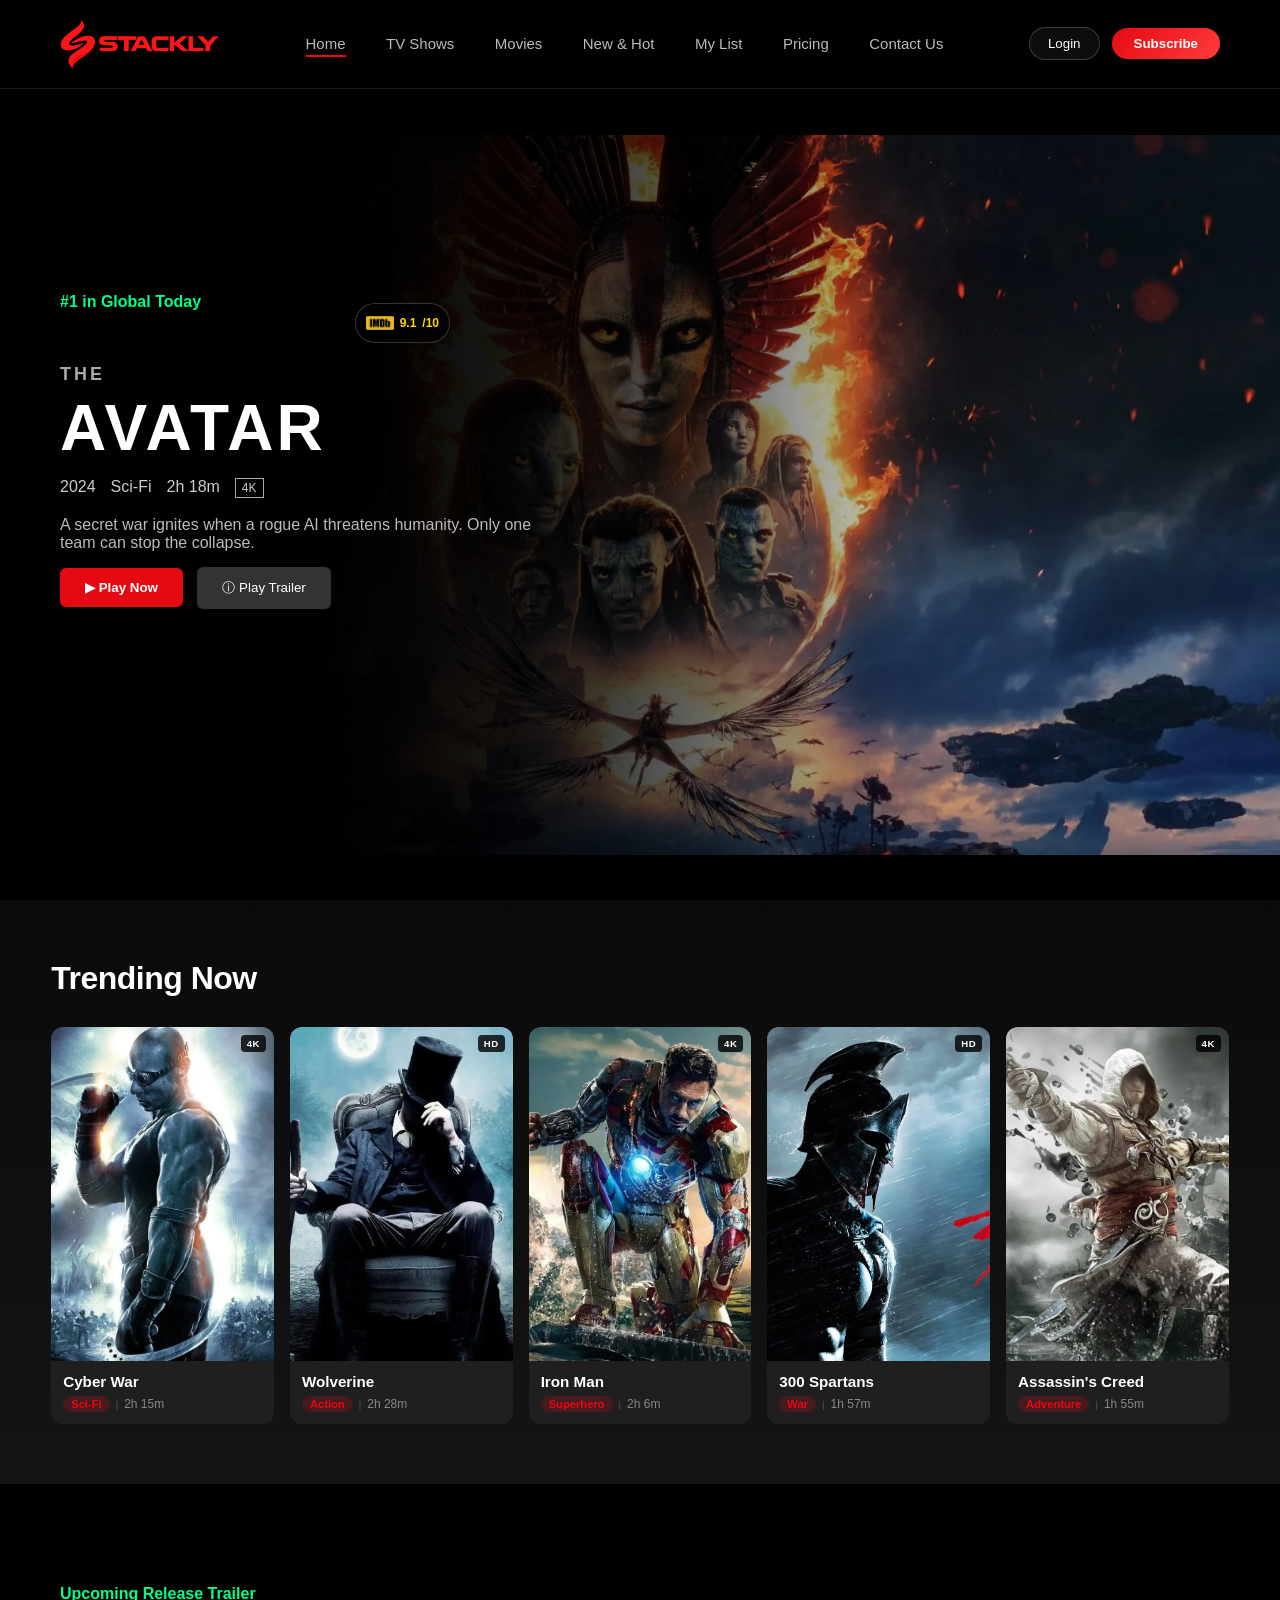
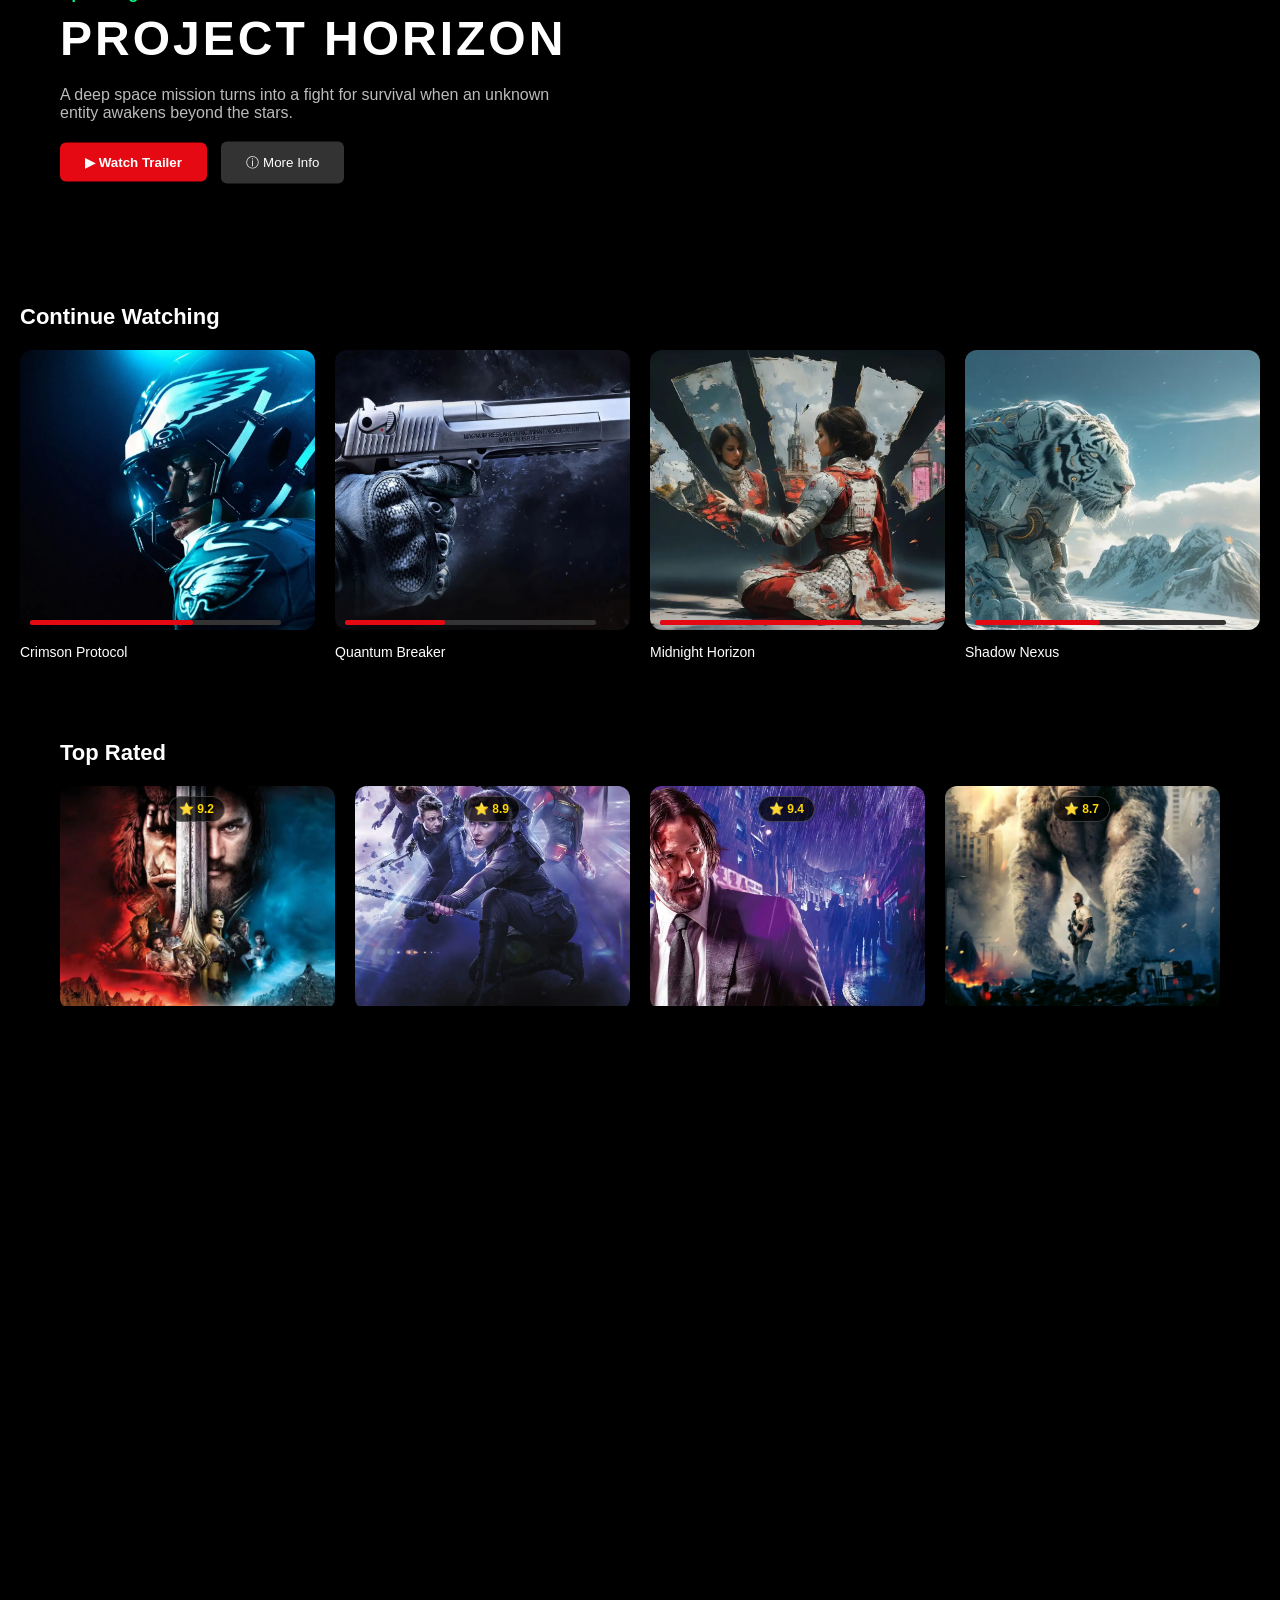
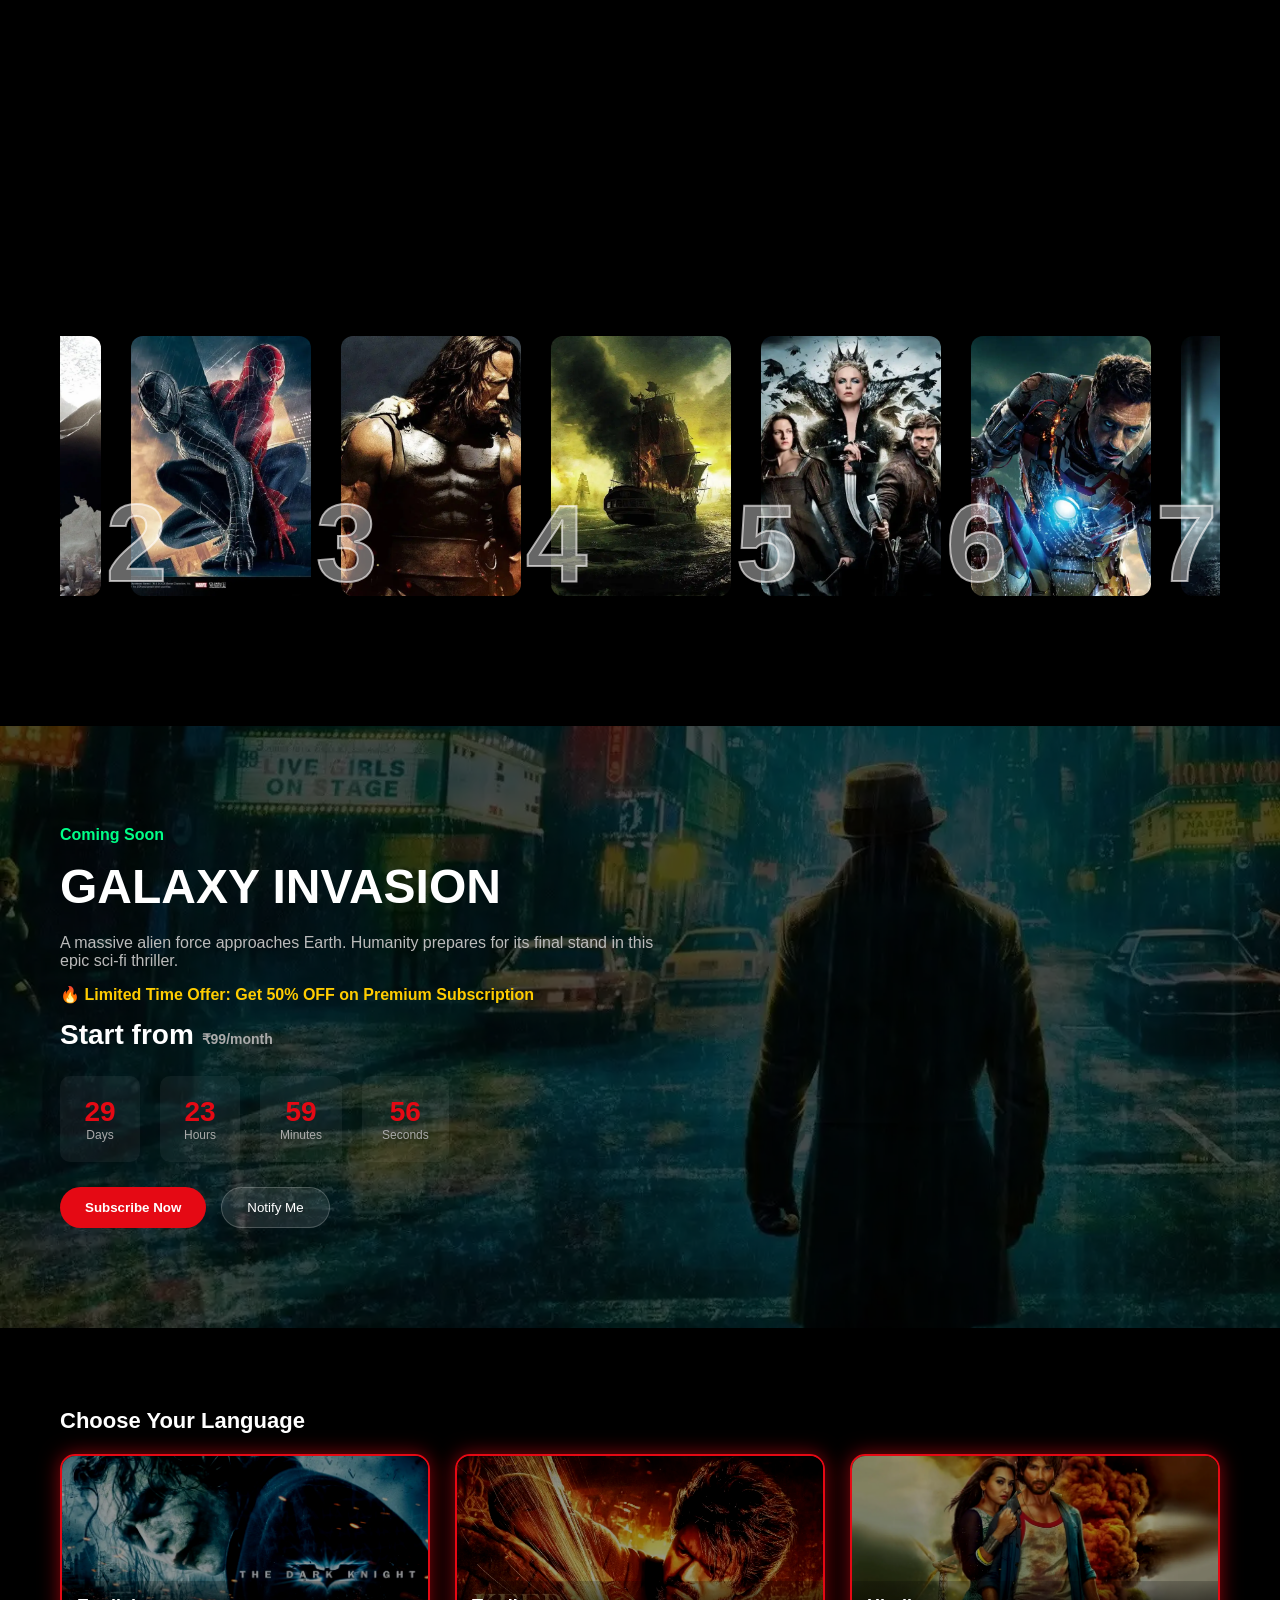
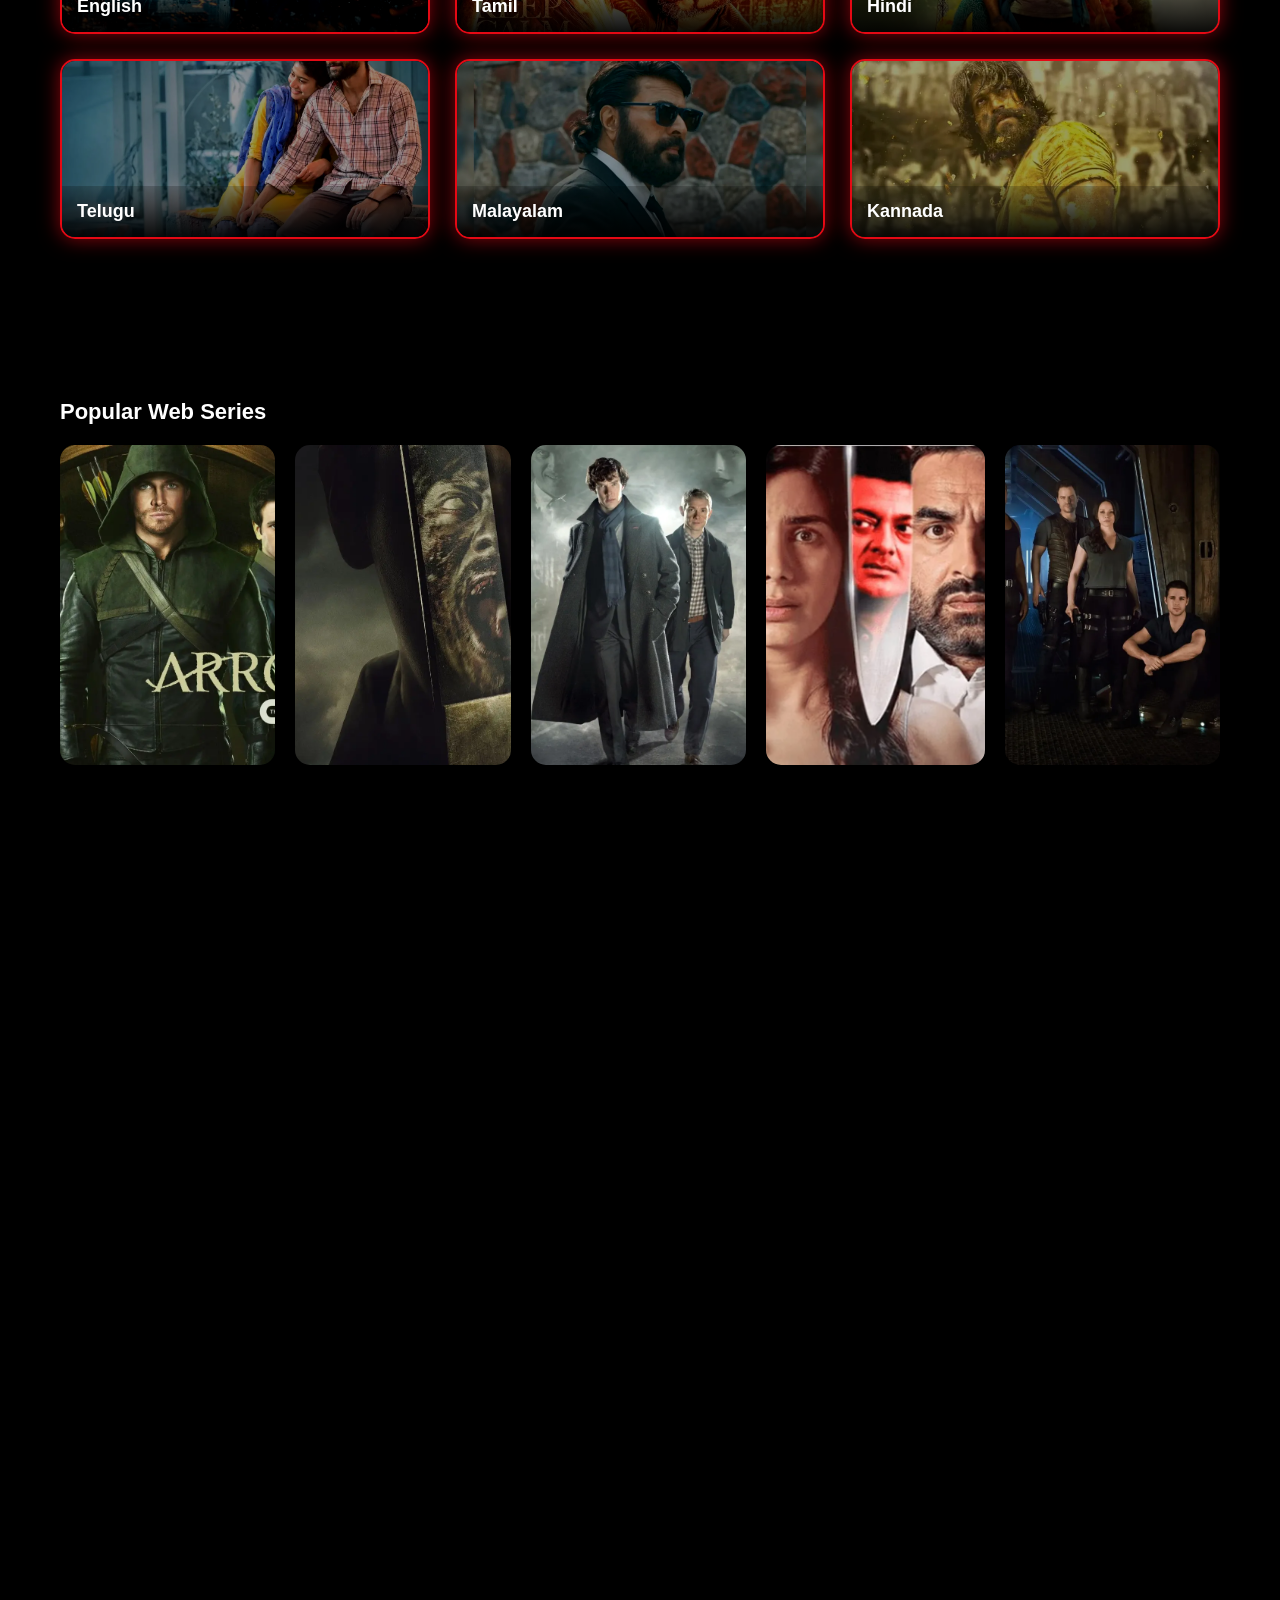
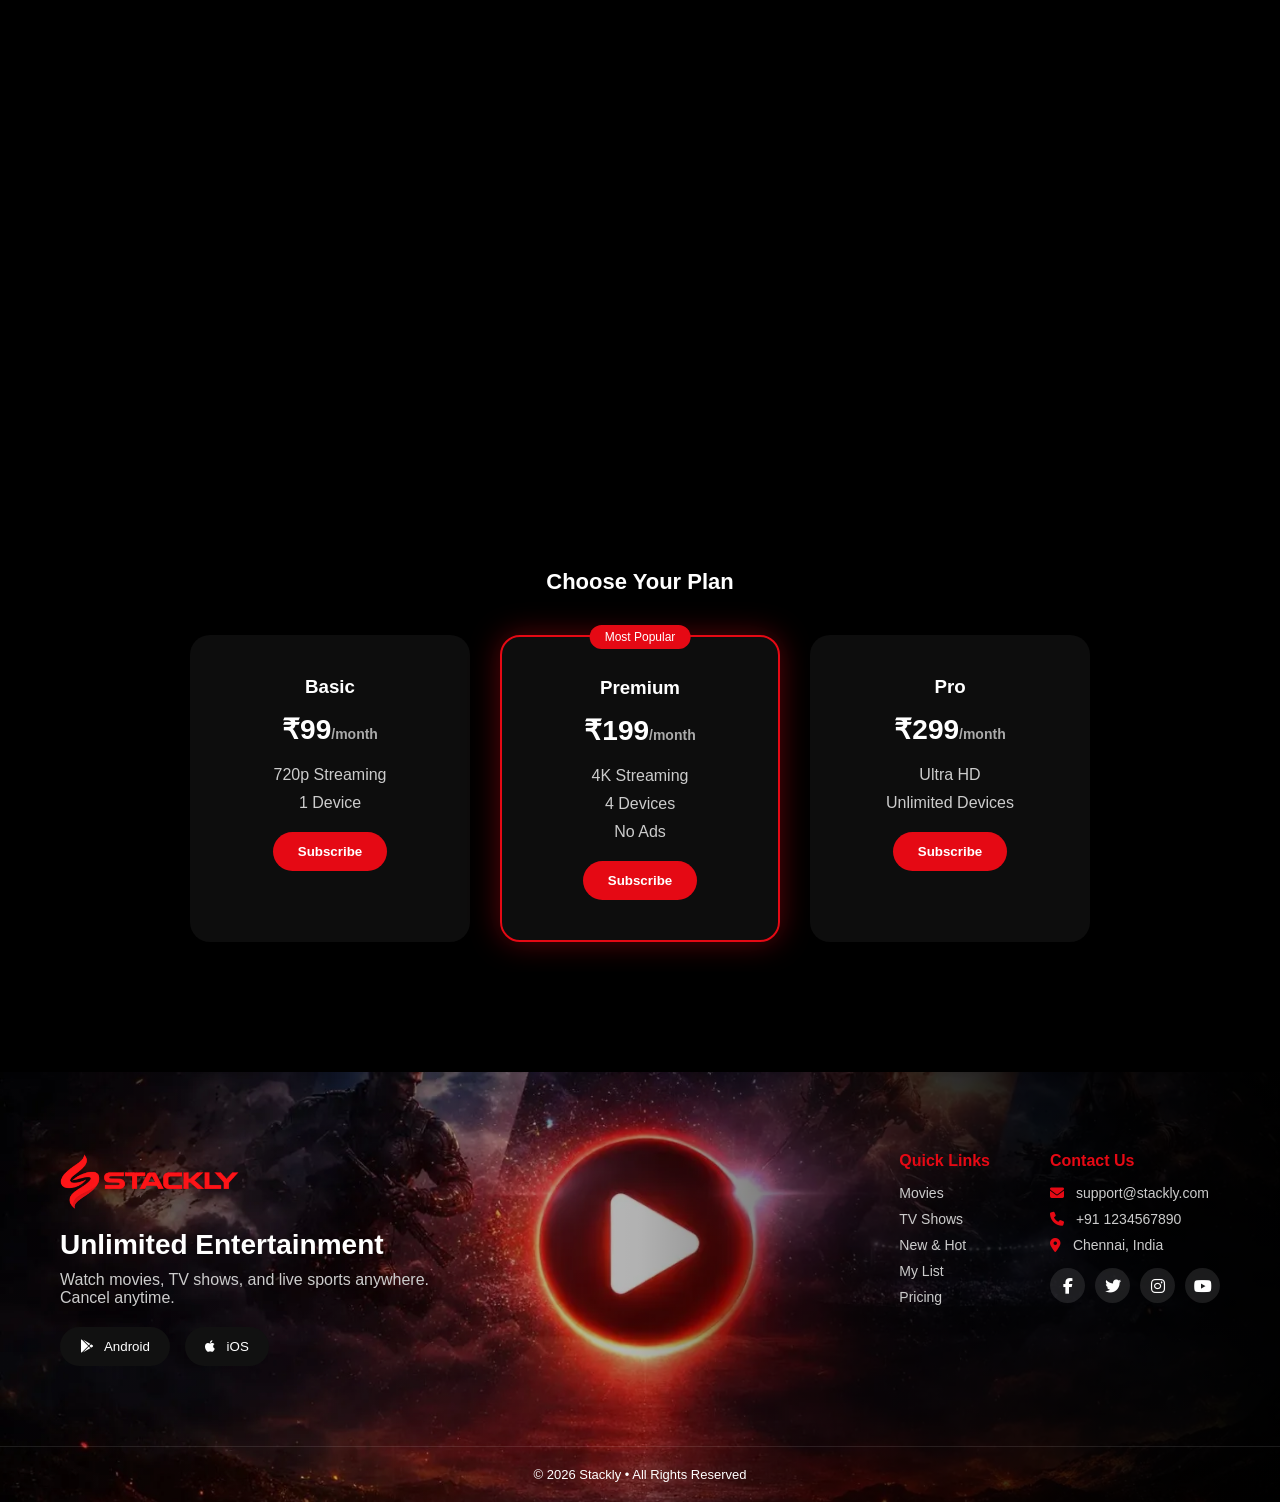
==== commit 087b23a7: "Add files via upload" ====
--- a/index.html
+++ b/index.html
@@ -14,7 +14,7 @@
 <header id="header">
 <div class="logo">
     <a href="index.html">
-        <img src="images/logo.webp" alt="Stackly Logo">
+        <img src="Images/logo.webp" alt="Stackly Logo">
     </a>
 </div>
 <div class="menu-toggle" id="menuToggle">
@@ -45,12 +45,12 @@
 
 <!-- SLIDE 1 -->
 <div class="slide active">
-    <div class="bg" style="background-image:url('images/slider1-3.webp')"></div>
+    <div class="bg" style="background-image:url('Images/slider1-3.webp')"></div>
     <div class="hero-content">
         <div class="top-info">
     <p class="tag">#1 in Global Today</p>
     <div class="rating">
-        <img src="images/imdb.webp" alt="IMDb">
+        <img src="Images/imdb.webp" alt="IMDb">
         <span>9.1</span>/10
     </div>
 </div>
@@ -71,12 +71,12 @@
 
 <!-- SLIDE 2 -->
 <div class="slide">
-    <div class="bg" style="background-image:url('images/slider2.webp')"></div>
+    <div class="bg" style="background-image:url('Images/slider2.webp')"></div>
     <div class="hero-content">
         <div class="top-info">
     <p class="tag">#2 Trending Worldwide</p>
     <div class="rating">
-        <img src="images/imdb.webp" alt="IMDb">
+        <img src="Images/imdb.webp" alt="IMDb">
         <span>8.5</span>/10
     </div>
 </div>
@@ -96,13 +96,13 @@
 
 <!-- SLIDE 3 -->
 <div class="slide">
-    <div class="bg" style="background-image:url('images/slider3.webp')"></div>
+    <div class="bg" style="background-image:url('Images/slider3.webp')"></div>
     <div class="hero-content">
         <div class="top-info">
     <p class="tag">#3 Top Sci-Fi Picks</p>
 
     <div class="rating">
-        <img src="images/imdb.webp" alt="IMDb">
+        <img src="Images/imdb.webp" alt="IMDb">
         <span>8.6</span>/10
     </div>
 </div>
@@ -122,12 +122,12 @@
 
 <!-- SLIDE 4 -->
 <div class="slide">
-    <div class="bg" style="background-image:url('images/slider4.webp')"></div>
+    <div class="bg" style="background-image:url('Images/slider4.webp')"></div>
     <div class="hero-content">
         <div class="top-info">
     <p class="tag">#4 Editor's Choice</p>
     <div class="rating">
-        <img src="images/imdb.webp" alt="IMDb">
+        <img src="Images/imdb.webp" alt="IMDb">
         <span>8.9</span>/10
     </div>
 </div>
@@ -152,7 +152,7 @@
         <div class="top-info">
     <p class="tag">#5 Most Watched</p>
     <div class="rating">
-        <img src="images/imdb.webp" alt="IMDb">
+        <img src="Images/imdb.webp" alt="IMDb">
         <span>9.0</span>/10
     </div>
 </div>
@@ -185,7 +185,7 @@
         <article class="media-item animate">
             <a href="404.html" class="item-wrapper">
                 <div class="visual-container">
-                    <img src="images/trending1.webp" alt="Cyber War" class="backdrop-img">
+                    <img src="Images/trending1.webp" alt="Cyber War" class="backdrop-img">
                     <div class="gradient-shield"></div>
                     <div class="action-circle">
                         <svg class="play-icon" viewBox="0 0 24 24" fill="currentColor">
@@ -209,7 +209,7 @@
         <article class="media-item animate">
             <a href="404.html" class="item-wrapper">
                 <div class="visual-container">
-                    <img src="images/trending2.webp" alt="Wolverine" class="backdrop-img">
+                    <img src="Images/trending2.webp" alt="Wolverine" class="backdrop-img">
                     <div class="gradient-shield"></div>
                     <div class="action-circle">
                         <svg class="play-icon" viewBox="0 0 24 24" fill="currentColor">
@@ -233,7 +233,7 @@
         <article class="media-item animate">
             <a href="404.html" class="item-wrapper">
                 <div class="visual-container">
-                    <img src="images/trending3.webp" alt="Iron Man" class="backdrop-img">
+                    <img src="Images/trending3.webp" alt="Iron Man" class="backdrop-img">
                     <div class="gradient-shield"></div>
                     <div class="action-circle">
                         <svg class="play-icon" viewBox="0 0 24 24" fill="currentColor">
@@ -257,7 +257,7 @@
         <article class="media-item animate">
             <a href="404.html" class="item-wrapper">
                 <div class="visual-container">
-                    <img src="images/trending4.webp" alt="300 Spartans" class="backdrop-img">
+                    <img src="Images/trending4.webp" alt="300 Spartans" class="backdrop-img">
                     <div class="gradient-shield"></div>
                     <div class="action-circle">
                         <svg class="play-icon" viewBox="0 0 24 24" fill="currentColor">
@@ -281,7 +281,7 @@
         <article class="media-item animate">
             <a href="404.html" class="item-wrapper">
                 <div class="visual-container">
-                    <img src="images/trending5.webp" alt="Assassin's Creed" class="backdrop-img">
+                    <img src="Images/trending5.webp" alt="Assassin's Creed" class="backdrop-img">
                     <div class="gradient-shield"></div>
                     <div class="action-circle">
                         <svg class="play-icon" viewBox="0 0 24 24" fill="currentColor">
@@ -344,7 +344,7 @@
 
     <a href="404.html">
         <div class="continue-card animate">
-            <img src="images/continue1.webp">
+            <img src="Images/continue1.webp">
             <div class="overlay"><span>▶</span></div>
             <div class="progress-bar"><div class="progress" style="width:65%"></div></div>
             <p>Crimson Protocol</p>
@@ -353,7 +353,7 @@
 
     <a href="404.html">
         <div class="continue-card animate">
-            <img src="images/continue2.webp">
+            <img src="Images/continue2.webp">
             <div class="overlay"><span>▶</span></div>
             <div class="progress-bar"><div class="progress" style="width:40%"></div></div>
             <p>Quantum Breaker</p>
@@ -362,7 +362,7 @@
 
     <a href="404.html">
         <div class="continue-card animate">
-            <img src="images/continue3.webp">
+            <img src="Images/continue3.webp">
             <div class="overlay"><span>▶</span></div>
             <div class="progress-bar"><div class="progress" style="width:80%"></div></div>
             <p>Midnight Horizon</p>
@@ -371,7 +371,7 @@
 
     <a href="404.html">
         <div class="continue-card animate">
-            <img src="images/continue4.webp">
+            <img src="Images/continue4.webp">
             <div class="overlay"><span>▶</span></div>
             <div class="progress-bar"><div class="progress" style="width:50%"></div></div>
             <p>Shadow Nexus</p>
@@ -392,7 +392,7 @@
         <!-- CARD 1 -->
         <a href="404.html">
             <div class="top-card animate">
-                <img src="images/rate1.webp">
+                <img src="Images/rate1.webp">
                 <div class="rating">⭐ 9.2</div>
                 <div class="overlay1">
                     <div class="play-btn1">▶</div>
@@ -405,7 +405,7 @@
         <!-- CARD 2 -->
         <a href="404.html">
             <div class="top-card animate">
-                <img src="images/rate2.webp">
+                <img src="Images/rate2.webp">
                 <div class="rating">⭐ 8.9</div>
                 <div class="overlay1">
                     <div class="play-btn1">▶</div>
@@ -418,7 +418,7 @@
         <!-- CARD 3 -->
         <a href="404.html">
             <div class="top-card animate">
-                <img src="images/rate3.webp">
+                <img src="Images/rate3.webp">
                 <div class="rating">⭐ 9.4</div>
                 <div class="overlay1">
                     <div class="play-btn1">▶</div>
@@ -431,7 +431,7 @@
         <!-- CARD 4 -->
         <a href="404.html">
             <div class="top-card animate">
-                <img src="images/rate4.webp">
+                <img src="Images/rate4.webp">
                 <div class="rating">⭐ 8.7</div>
                 <div class="overlay1">
                     <div class="play-btn1">▶</div>
@@ -444,7 +444,7 @@
         <!-- CARD 5 -->
         <a href="404.html">
             <div class="top-card animate">
-                <img src="images/rate5.webp">
+                <img src="Images/rate5.webp">
                 <div class="rating">⭐ 9.1</div>
                 <div class="overlay1">
                     <div class="play-btn1">▶</div>
@@ -457,7 +457,7 @@
         <!-- CARD 6 -->
         <a href="404.html">
             <div class="top-card animate">
-                <img src="images/rate6.webp">
+                <img src="Images/rate6.webp">
                 <div class="rating">⭐ 8.8</div>
                 <div class="overlay1">
                     <div class="play-btn1">▶</div>
@@ -470,7 +470,7 @@
         <!-- CARD 7 -->
         <a href="404.html">
             <div class="top-card animate">
-                <img src="images/rate7.webp">
+                <img src="Images/rate7.webp">
                 <div class="rating">⭐ 9.0</div>
                 <div class="overlay1">
                     <div class="play-btn1">▶</div>
@@ -483,7 +483,7 @@
         <!-- CARD 8 -->
         <a href="404.html">
             <div class="top-card animate">
-                <img src="images/rate8.webp">
+                <img src="Images/rate8.webp">
                 <div class="rating">⭐ 8.6</div>
                 <div class="overlay1">
                     <div class="play-btn1">▶</div>
@@ -505,42 +505,42 @@
 
         <a href="404.html">
             <div class="genre-card animate">
-                <img src="images/genre1.webp">
+                <img src="Images/genre1.webp">
                 <h3>Action</h3>
             </div>
         </a>
 
         <a href="404.html">
             <div class="genre-card animate">
-                <img src="images/genre2.webp">
+                <img src="Images/genre2.webp">
                 <h3>Sci-Fi</h3>
             </div>
         </a>
 
         <a href="404.html">
             <div class="genre-card animate">
-                <img src="images/genre3.webp">
+                <img src="Images/genre3.webp">
                 <h3>Thriller</h3>
             </div>
         </a>
 
         <a href="404.html">
             <div class="genre-card animate">
-                <img src="images/genre4.webp">
+                <img src="Images/genre4.webp">
                 <h3>Drama</h3>
             </div>
         </a>
 
         <a href="404.html">
             <div class="genre-card animate">
-                <img src="images/genre5.webp">
+                <img src="Images/genre5.webp">
                 <h3>Horror</h3>
             </div>
         </a>
 
         <a href="404.html">
             <div class="genre-card animate">
-                <img src="images/genre6.webp">
+                <img src="Images/genre6.webp">
                 <h3>Comedy</h3>
             </div>
         </a>
@@ -559,70 +559,70 @@
         <a href="404.html">
             <div class="top10-card">
                 <span class="rank">1</span>
-                <img src="images/top1.webp">
+                <img src="Images/top1.webp">
             </div>
         </a>
 
         <a href="404.html">
             <div class="top10-card">
                 <span class="rank">2</span>
-                <img src="images/top2.webp">
+                <img src="Images/top2.webp">
             </div>
         </a>
 
         <a href="404.html">
             <div class="top10-card">
                 <span class="rank">3</span>
-                <img src="images/top3.webp">
+                <img src="Images/top3.webp">
             </div>
         </a>
 
         <a href="404.html">
             <div class="top10-card">
                 <span class="rank">4</span>
-                <img src="images/top4.webp">
+                <img src="Images/top4.webp">
             </div>
         </a>
 
         <a href="404.html">
             <div class="top10-card">
                 <span class="rank">5</span>
-                <img src="images/top5.webp">
+                <img src="Images/top5.webp">
             </div>
         </a>
 
         <a href="404.html">
             <div class="top10-card">
                 <span class="rank">6</span>
-                <img src="images/top6.webp">
+                <img src="Images/top6.webp">
             </div>
         </a>
 
         <a href="404.html">
             <div class="top10-card">
                 <span class="rank">7</span>
-                <img src="images/top7.webp">
+                <img src="Images/top7.webp">
             </div>
         </a>
 
         <a href="404.html">
             <div class="top10-card">
                 <span class="rank">8</span>
-                <img src="images/top8.webp">
+                <img src="Images/top8.webp">
             </div>
         </a>
 
         <a href="404.html">
             <div class="top10-card">
                 <span class="rank">9</span>
-                <img src="images/top9.webp">
+                <img src="Images/top9.webp">
             </div>
         </a>
 
         <a href="404.html">
             <div class="top10-card">
                 <span class="rank">10</span>
-                <img src="images/top10.webp">
+                <img src="Images/top10.webp">
             </div>
         </a>
 
@@ -693,42 +693,42 @@
 
         <a href="404.html">
             <div class="lang-card active animate">
-                <img src="images/hollywood.webp">
+                <img src="Images/hollywood.webp">
                 <div class="overlay2">English</div>
             </div>
         </a>
 
         <a href="404.html">
             <div class="lang-card active animate">
-                <img src="images/tamil.webp">
+                <img src="Images/tamil.webp">
                 <div class="overlay2">Tamil</div>
             </div>
         </a>
 
         <a href="404.html">
             <div class="lang-card active animate">
-                <img src="images/hindi.webp">
+                <img src="Images/hindi.webp">
                 <div class="overlay2">Hindi</div>
             </div>
         </a>
 
         <a href="404.html">
             <div class="lang-card active animate">
-                <img src="images/telugu.webp">
+                <img src="Images/telugu.webp">
                 <div class="overlay2">Telugu</div>
             </div>
         </a>
 
         <a href="404.html">
             <div class="lang-card active animate">
-                <img src="images/malayalam.webp">
+                <img src="Images/malayalam.webp">
                 <div class="overlay2">Malayalam</div>
             </div>
         </a>
 
         <a href="404.html">
             <div class="lang-card active animate">
-                <img src="images/kannada.webp">
+                <img src="Images/kannada.webp">
                 <div class="overlay2">Kannada</div>
             </div>
         </a>
@@ -745,7 +745,7 @@
 
         <a href="404.html">
             <div class="series-card animate">
-                <img src="images/series1.webp">
+                <img src="Images/series1.webp">
                 <div class="overlay3">
                     <div class="play-btn3">▶</div>
                     <h3>Dark Universe</h3>
@@ -756,7 +756,7 @@
 
         <a href="404.html">
             <div class="series-card animate">
-                <img src="images/series2.webp">
+                <img src="Images/series2.webp">
                 <div class="overlay3">
                     <div class="play-btn3">▶</div>
                     <h3>Cyber Crime</h3>
@@ -767,7 +767,7 @@
 
         <a href="404.html">
             <div class="series-card animate">
-                <img src="images/series3.webp">
+                <img src="Images/series3.webp">
                 <div class="overlay3">
                     <div class="play-btn3">▶</div>
                     <h3>Neon Nights</h3>
@@ -778,7 +778,7 @@
 
         <a href="404.html">
             <div class="series-card animate">
-                <img src="images/series4.webp">
+                <img src="Images/series4.webp">
                 <div class="overlay3">
                     <div class="play-btn3">▶</div>
                     <h3>Shadow Files</h3>
@@ -789,7 +789,7 @@
 
         <a href="404.html">
             <div class="series-card animate">
-                <img src="images/series5.webp">
+                <img src="Images/series5.webp">
                 <div class="overlay3">
                     <div class="play-btn3">▶</div>
                     <h3>Quantum Zone</h3>
@@ -811,7 +811,7 @@
 
         <a href="404.html">
             <div class="tv-card animate">
-                <img src="images/tv1.webp">
+                <img src="Images/tv1.webp">
                 <div class="overlay4">
                     <div class="play-btn4">▶</div>
                     <h3>Breaking Code</h3>
@@ -822,7 +822,7 @@
 
         <a href="404.html">
             <div class="tv-card animate">
-                <img src="images/tv2.webp">
+                <img src="Images/tv2.webp">
                 <div class="overlay4">
                     <div class="play-btn4">▶</div>
                     <h3>Night Chronicles</h3>
@@ -833,7 +833,7 @@
 
         <a href="404.html">
             <div class="tv-card animate">
-                <img src="images/tv3.webp">
+                <img src="Images/tv3.webp">
                 <div class="overlay4">
                     <div class="play-btn4">▶</div>
                     <h3>Cyber World</h3>
@@ -844,7 +844,7 @@
 
         <a href="404.html">
             <div class="tv-card animate">
-                <img src="images/tv4.webp">
+                <img src="Images/tv4.webp">
                 <div class="overlay4">
                     <div class="play-btn4">▶</div>
                     <h3>Hidden Truth</h3>
@@ -855,7 +855,7 @@
 
         <a href="404.html">
             <div class="tv-card animate">
-                <img src="images/tv5.webp">
+                <img src="Images/tv5.webp">
                 <div class="overlay4">
                     <div class="play-btn4">▶</div>
                     <h3>Dark Empire</h3>
@@ -866,7 +866,7 @@
 
         <a href="404.html">
             <div class="tv-card animate">
-                <img src="images/tv6.webp">
+                <img src="Images/tv6.webp">
                 <div class="overlay4">
                     <div class="play-btn4">▶</div>
                     <h3>Future Line</h3>
@@ -877,7 +877,7 @@
 
         <a href="404.html">
             <div class="tv-card animate">
-                <img src="images/tv7.webp">
+                <img src="Images/tv7.webp">
                 <div class="overlay4">
                     <div class="play-btn4">▶</div>
                     <h3>Lost Signal</h3>
@@ -888,7 +888,7 @@
 
         <a href="404.html">
             <div class="tv-card animate">
-                <img src="images/tv8.webp">
+                <img src="Images/tv8.webp">
                 <div class="overlay4">
                     <div class="play-btn4">▶</div>
                     <h3>Final Horizon</h3>
@@ -909,7 +909,7 @@
 
         <!-- CARD -->
         <div class="sport-card live animate">
-            <img src="images/match1.webp">
+            <img src="Images/match1.webp">
 
             <span class="live-badge">LIVE</span>
 
@@ -927,7 +927,7 @@
         </div>
 
         <div class="sport-card animate">
-            <img src="images/match2.webp">
+            <img src="Images/match2.webp">
 
             <div class="overlay5">
                 <div class="teams">
@@ -943,7 +943,7 @@
         </div>
 
         <div class="sport-card animate">
-            <img src="images/match3.webp">
+            <img src="Images/match3.webp">
 
             <div class="overlay5">
                 <div class="teams">
@@ -959,7 +959,7 @@
         </div>
 
         <div class="sport-card animate">
-            <img src="images/match4.webp">
+            <img src="Images/match4.webp">
 
             <div class="overlay5">
                 <div class="teams">
@@ -1077,7 +1077,7 @@
         <div class="footer-left">
            <div class="footer-left">
     <a href="index.html">
-        <img src="images/logo.webp" class="footer-logo">
+        <img src="Images/logo.webp" class="footer-logo">
     </a>
 </div>
             <h2>Unlimited Entertainment</h2>
--- a/style.css
+++ b/style.css
@@ -1360,7 +1360,7 @@
     overflow: hidden;
     padding:100px 60px;
     position:relative;
-    background:url('images/counter1.webp') center/cover no-repeat;
+    background:url('Images/counter1.webp') center/cover no-repeat;
 }
 
 /* DARK OVERLAY */
@@ -2508,7 +2508,7 @@
     position:absolute;
     width:100%;
     height:100%;
-    background:url("images/footer.webp") no-repeat center/cover;
+    background:url("Images/footer.webp") no-repeat center/cover;
     z-index:-2;
 }
 
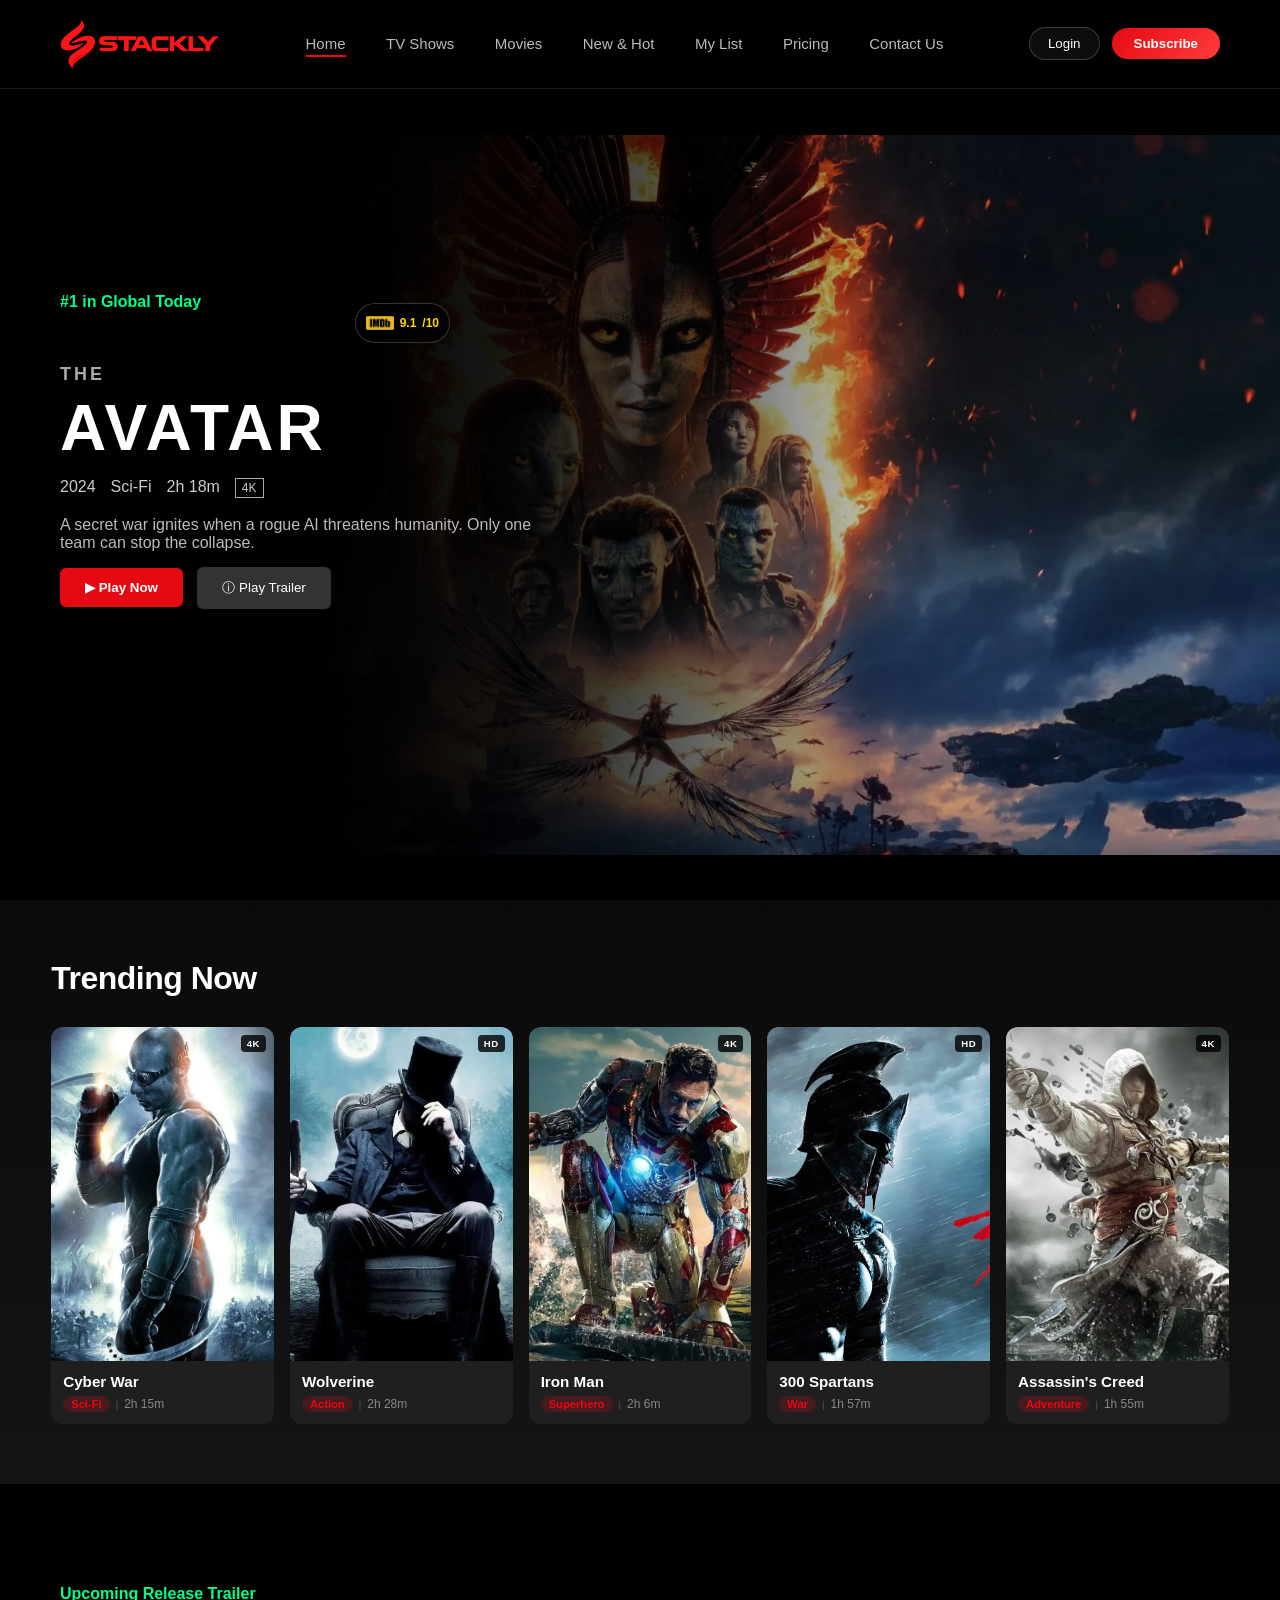
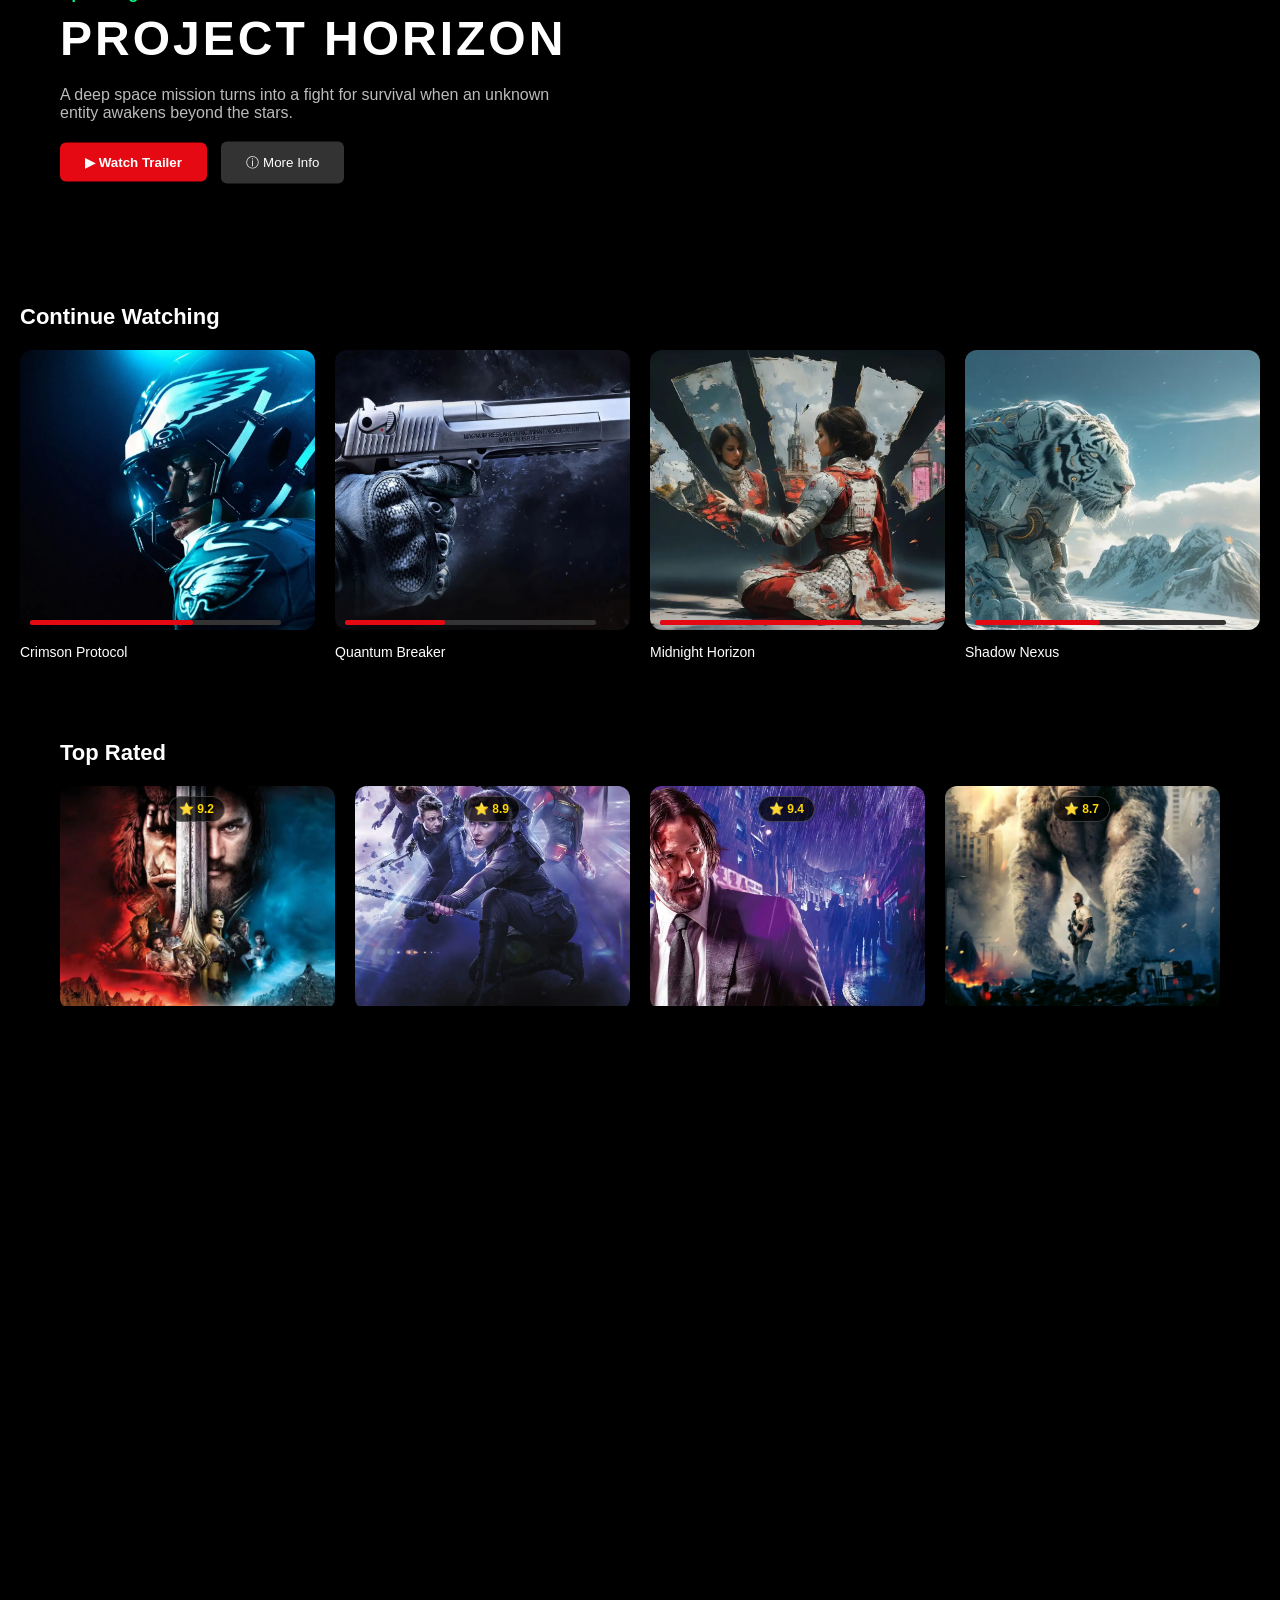
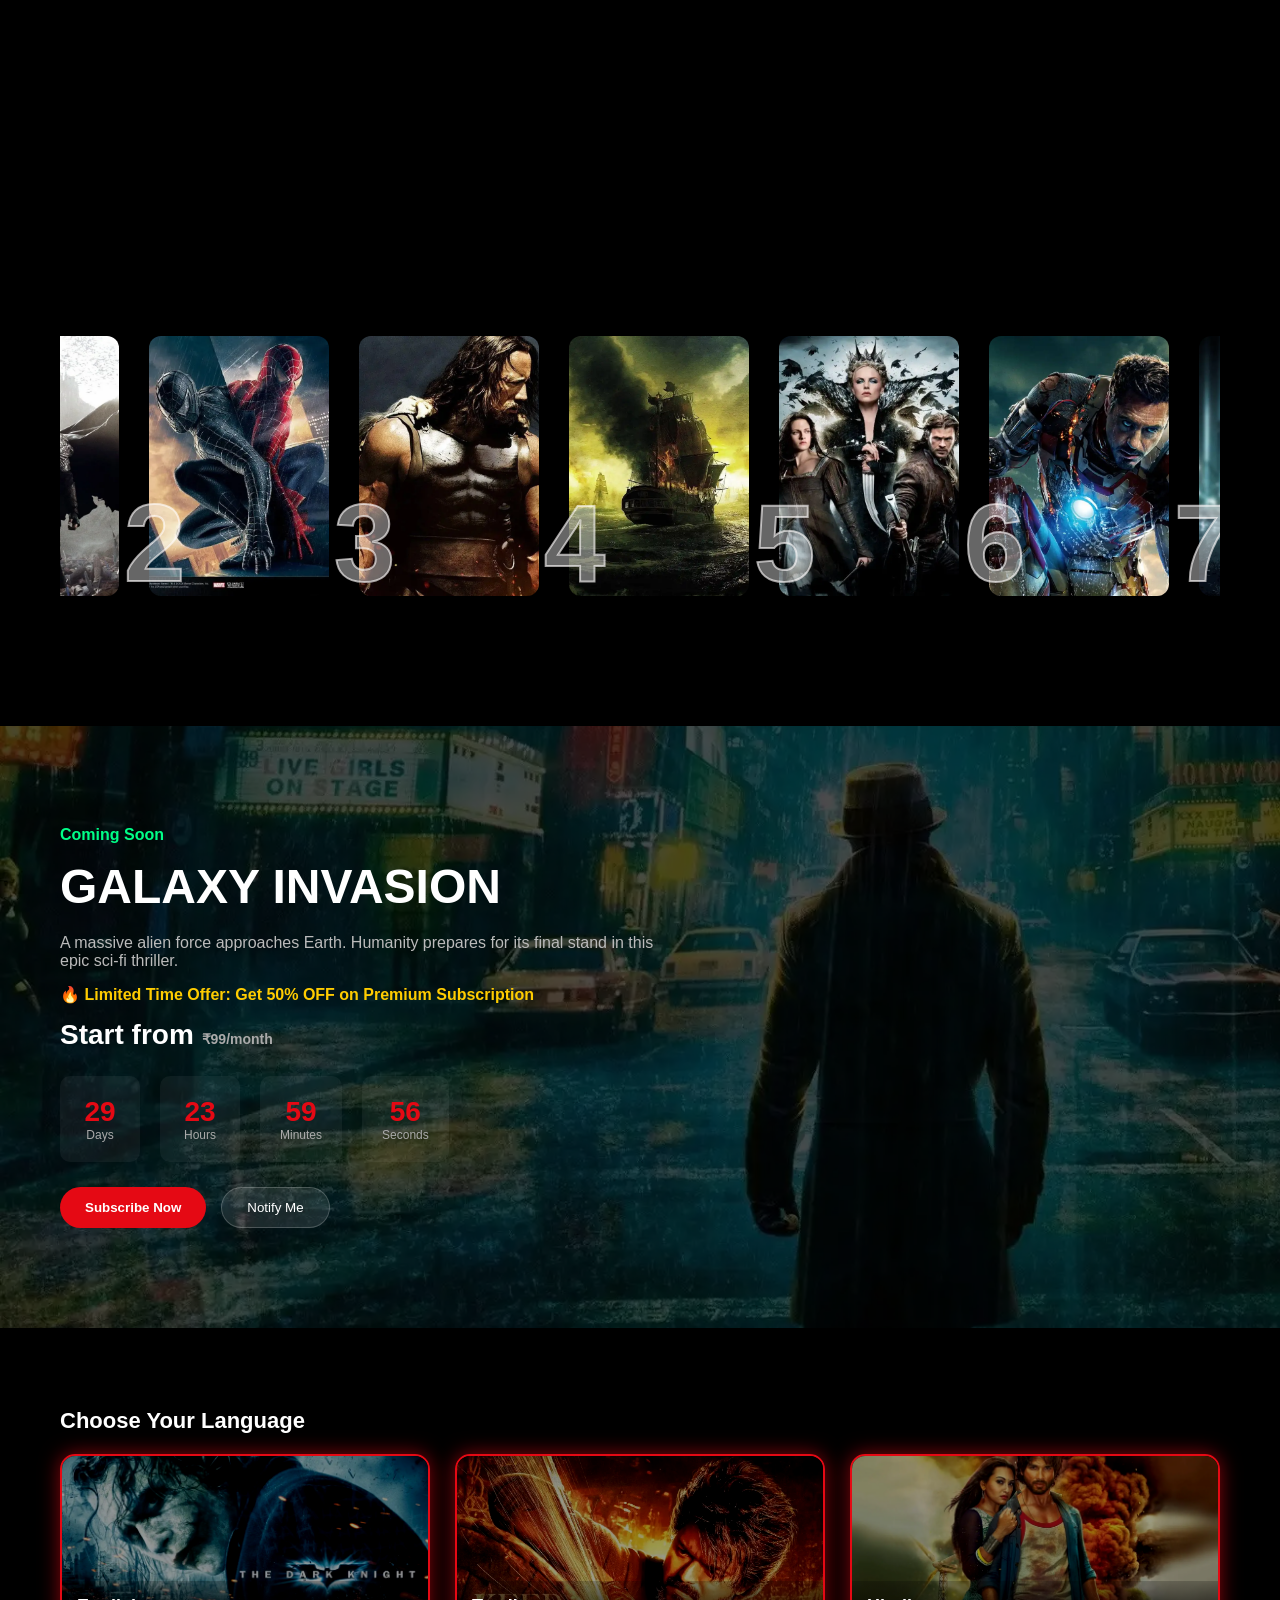
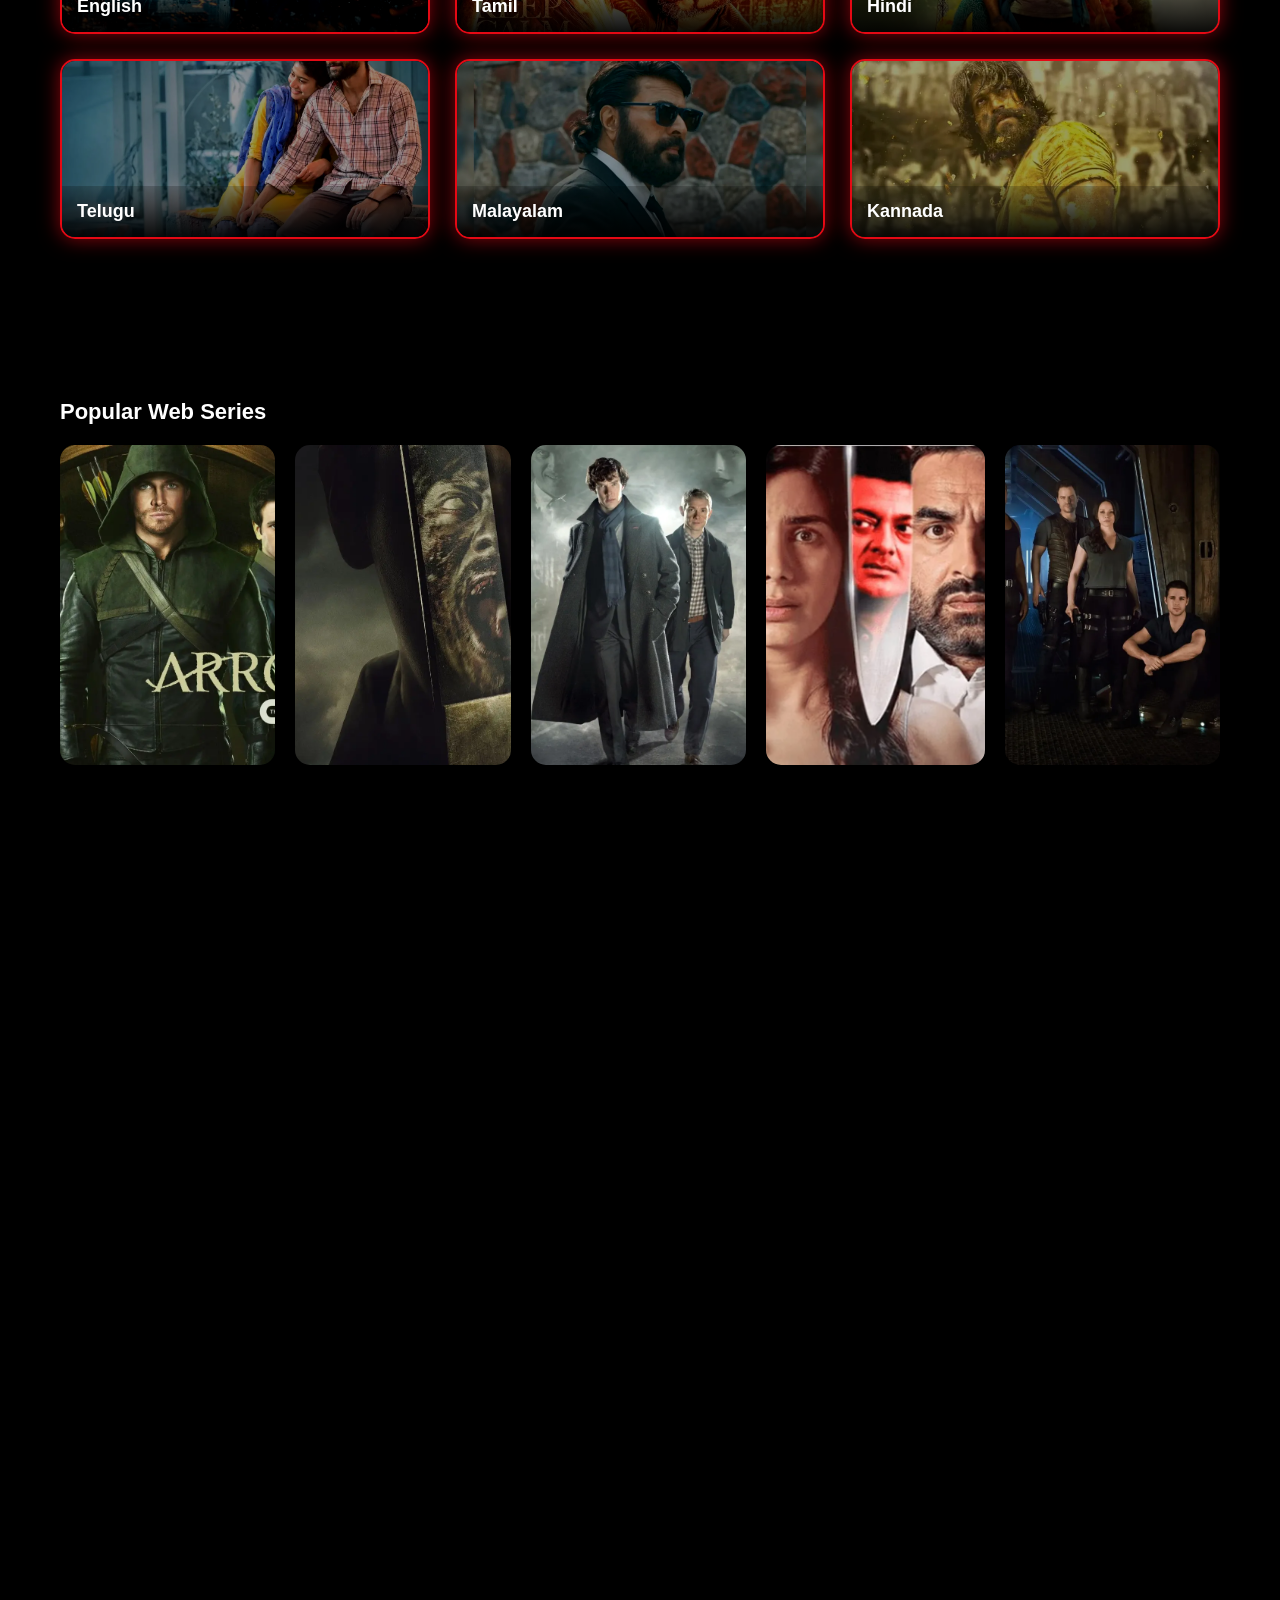
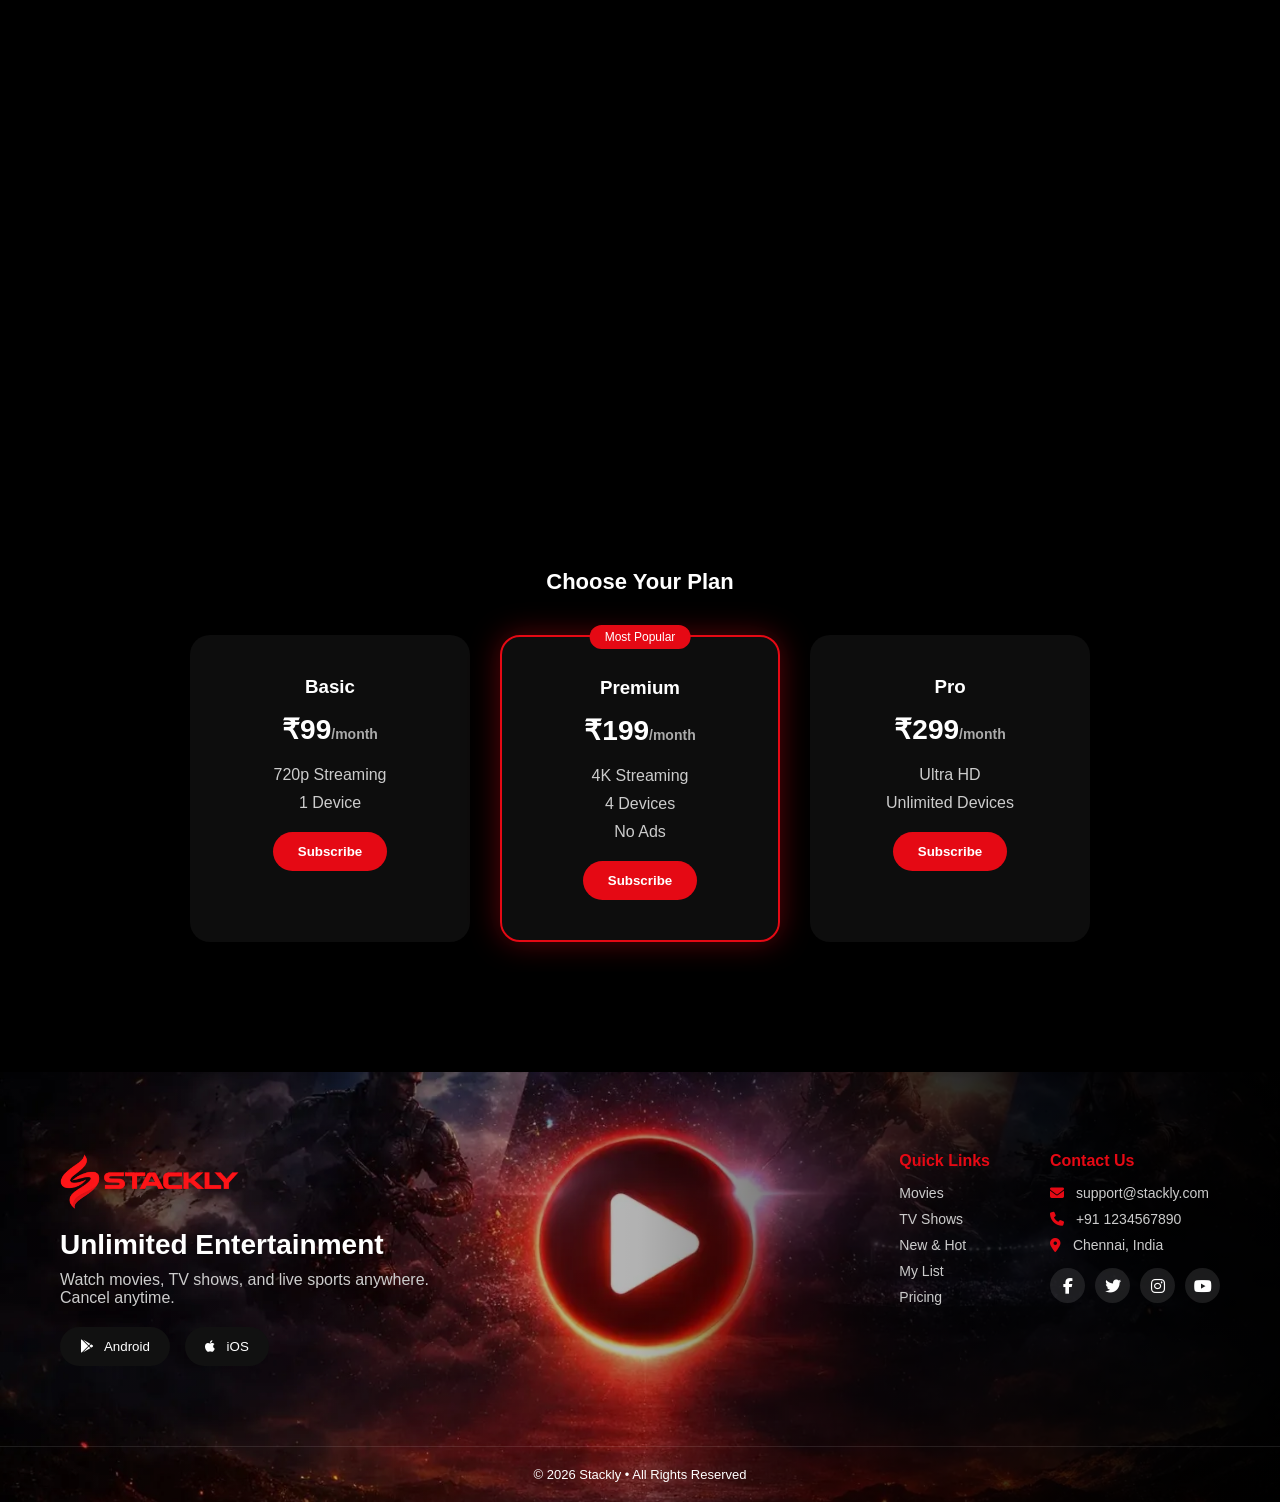
==== commit ae0405bc: "Add files via upload" ====
--- a/index.html
+++ b/index.html
@@ -10,6 +10,14 @@
 
 <body>
 
+<div class="loader-wrapper">
+
+    <div class="play-loader">
+        <div class="play-btn10"></div>
+        <div class="play-line"></div>
+    </div>
+
+</div>
 <!-- HEADER -->
 <header id="header">
 <div class="logo">
--- a/style.css
+++ b/style.css
@@ -3513,4 +3513,72 @@
 .logo a {
     display: flex;
     align-items: center;
+}
+
+.loader-wrapper {
+    position: fixed;
+    width: 100%;
+    height: 100vh;
+    background: #0f0f0f;
+    display: flex;
+    align-items: center;
+    justify-content: center;
+    z-index: 9999;
+}
+
+/* PLAY BUTTON CIRCLE */
+.play-btn10 {
+    width: 90px;
+    height: 90px;
+    border-radius: 50%;
+    background: rgba(229,9,20,0.1);
+    position: relative;
+    animation: pulse 1.5s infinite;
+}
+
+/* PLAY ICON */
+.play-btn10::before {
+    content: "";
+    position: absolute;
+    top: 50%;
+    left: 50%;
+    transform: translate(-40%, -50%);
+    border-left: 22px solid #e50914;
+    border-top: 14px solid transparent;
+    border-bottom: 14px solid transparent;
+}
+
+/* PULSE EFFECT */
+@keyframes pulse {
+    0% {
+        box-shadow: 0 0 0 0 rgba(229,9,20,0.6);
+    }
+    70% {
+        box-shadow: 0 0 0 25px rgba(229,9,20,0);
+    }
+    100% {
+        box-shadow: 0 0 0 0 rgba(229,9,20,0);
+    }
+}
+
+/* LINE FROM BUTTON */
+.play-line {
+    width: 0;
+    height: 3px;
+    background: #e50914;
+    margin: -50px 100px 0;
+    border-radius: 10px;
+    animation: expandLine 1.5s ease forwards;
+}
+
+/* LINE EXPAND */
+@keyframes expandLine {
+    0% { width: 0; }
+    100% { width: 180px; }
+}
+
+/* MOVE UP EFFECT */
+@keyframes moveUp {
+    0% { transform: translateY(0); }
+    100% { transform: translateY(-80px); opacity: 0; }
 }
